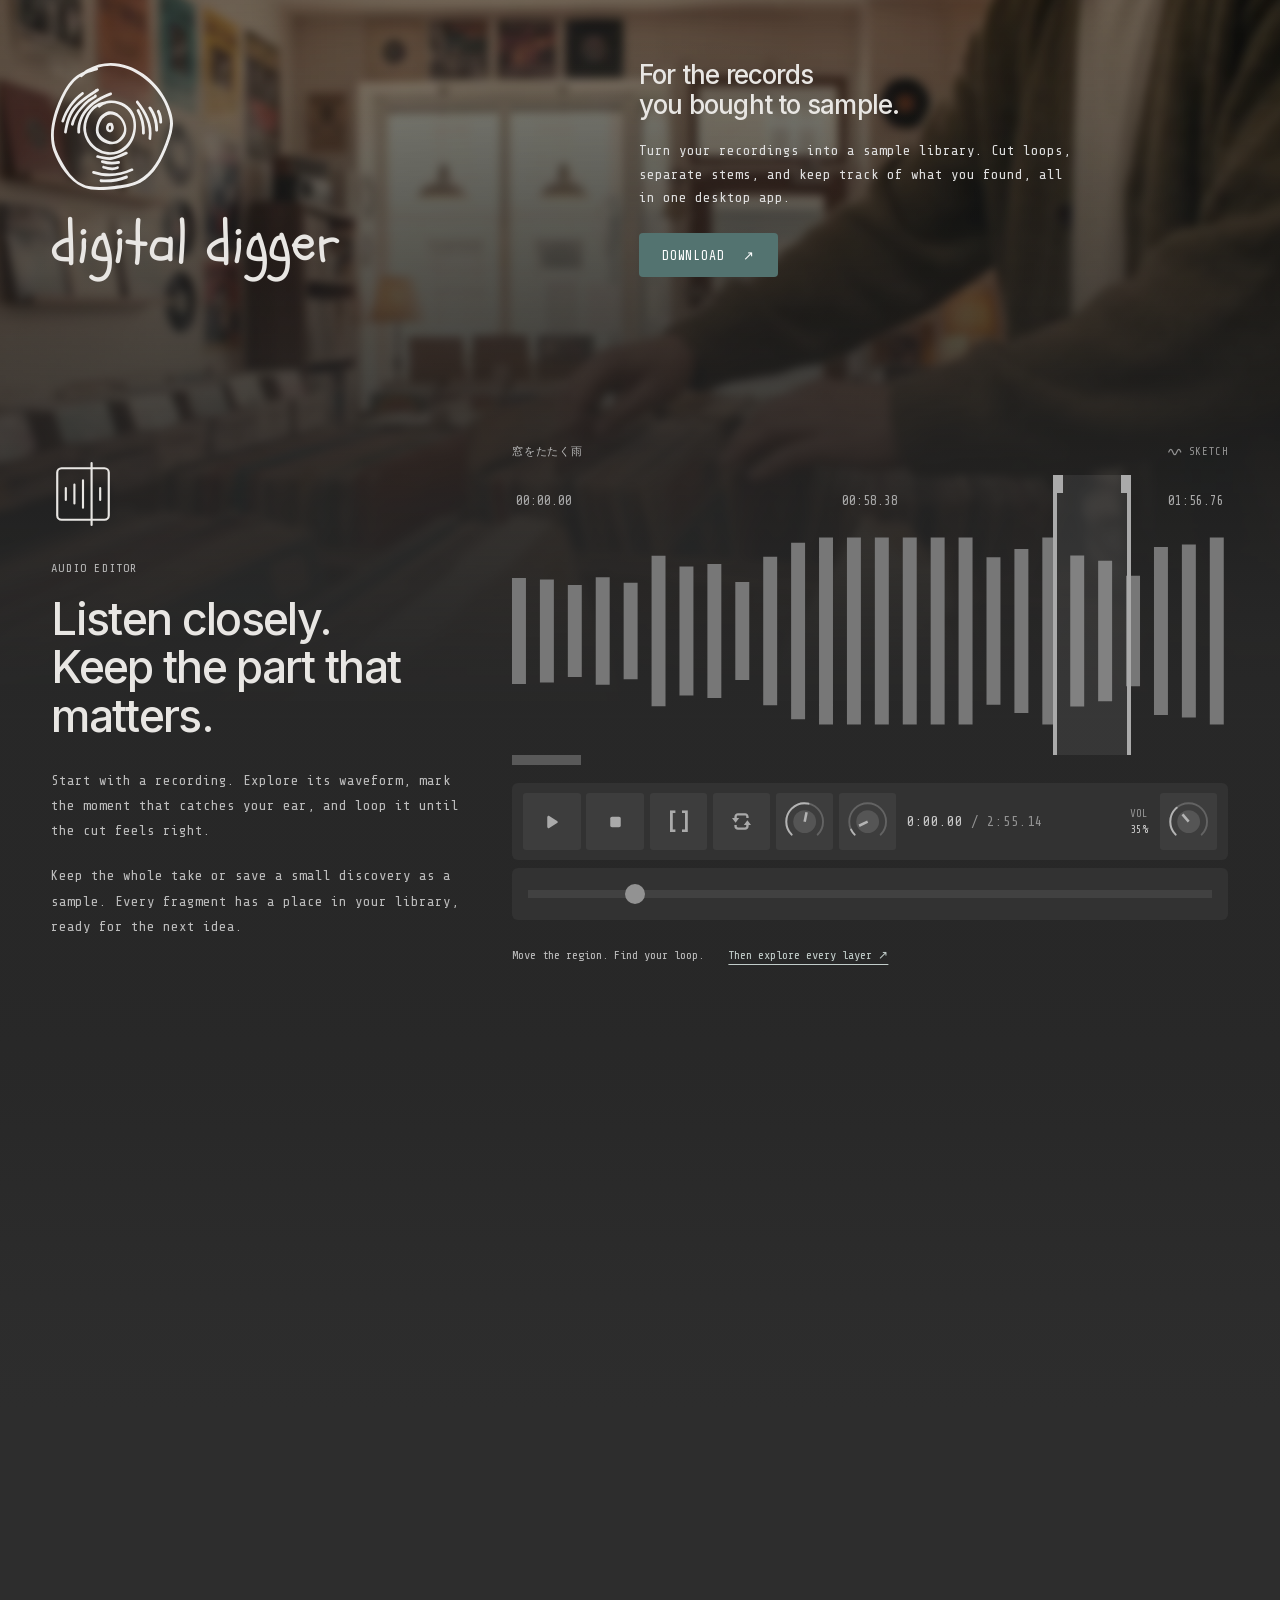
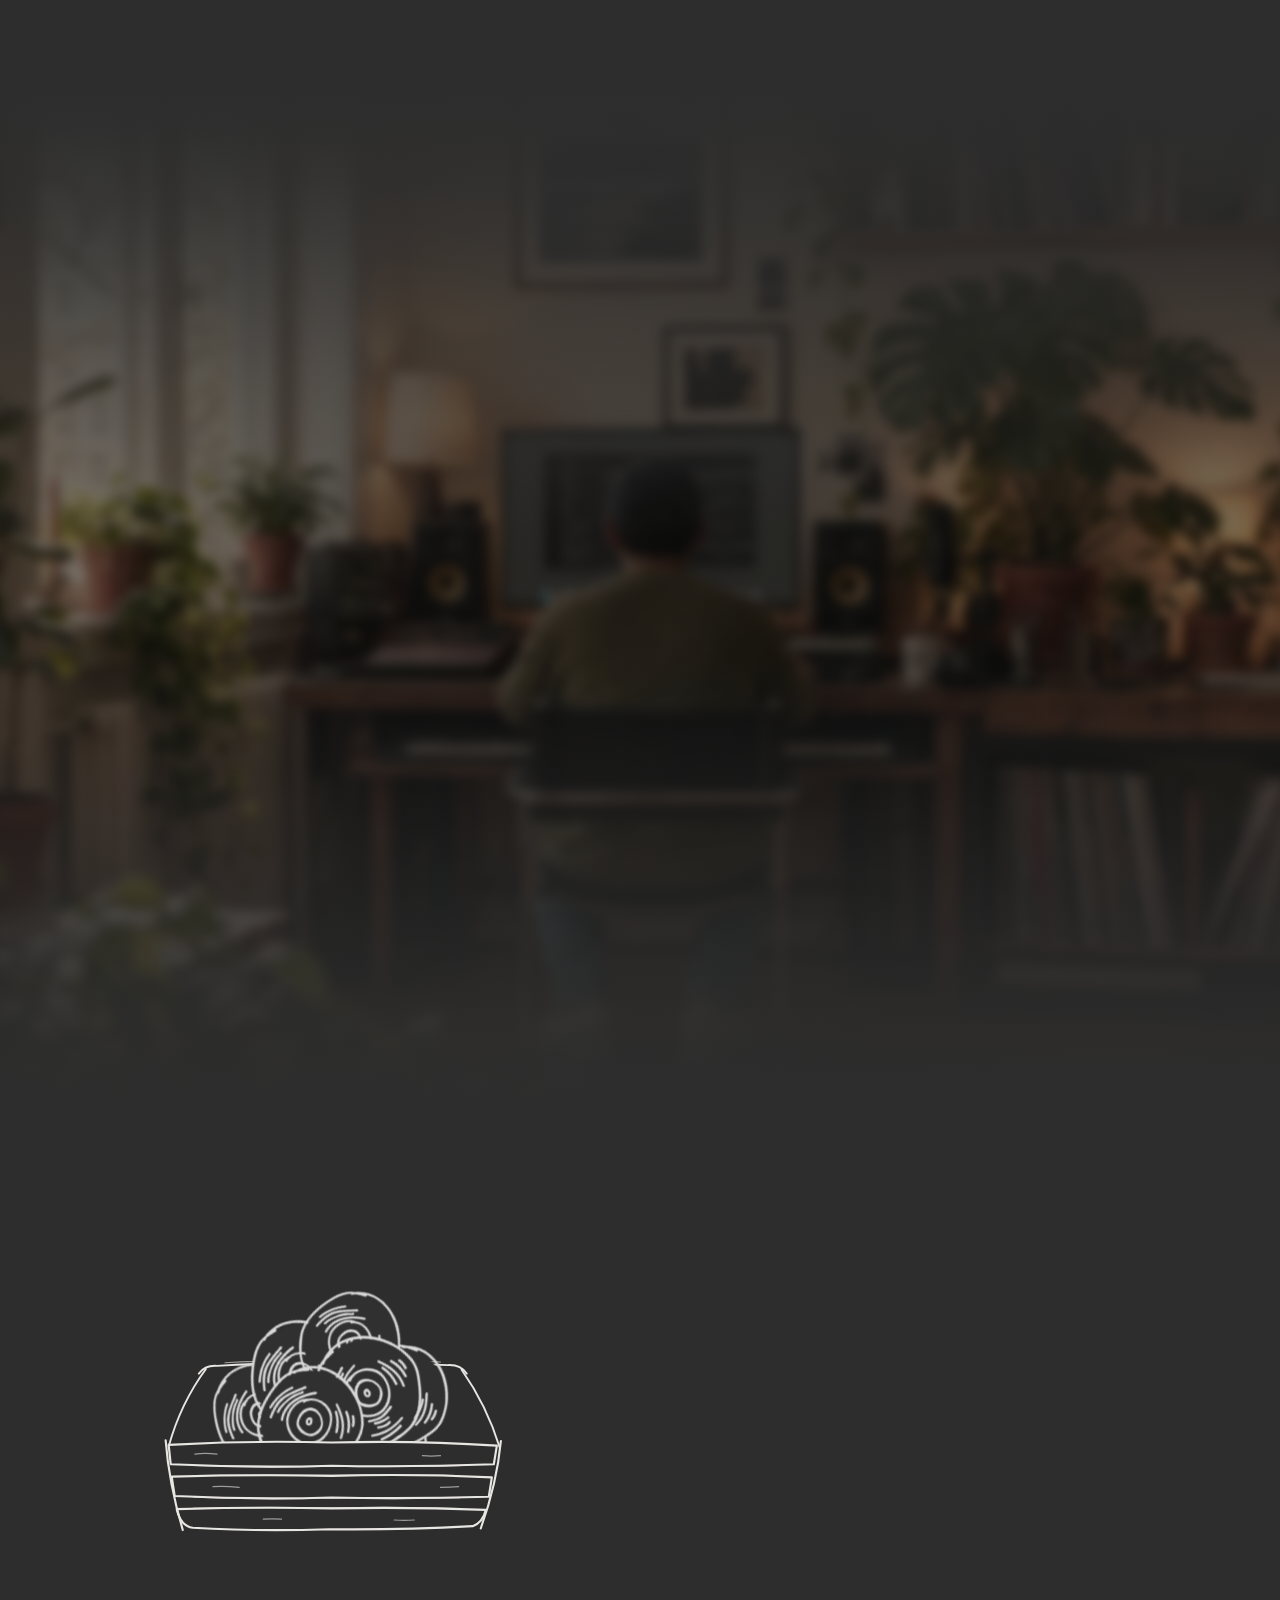
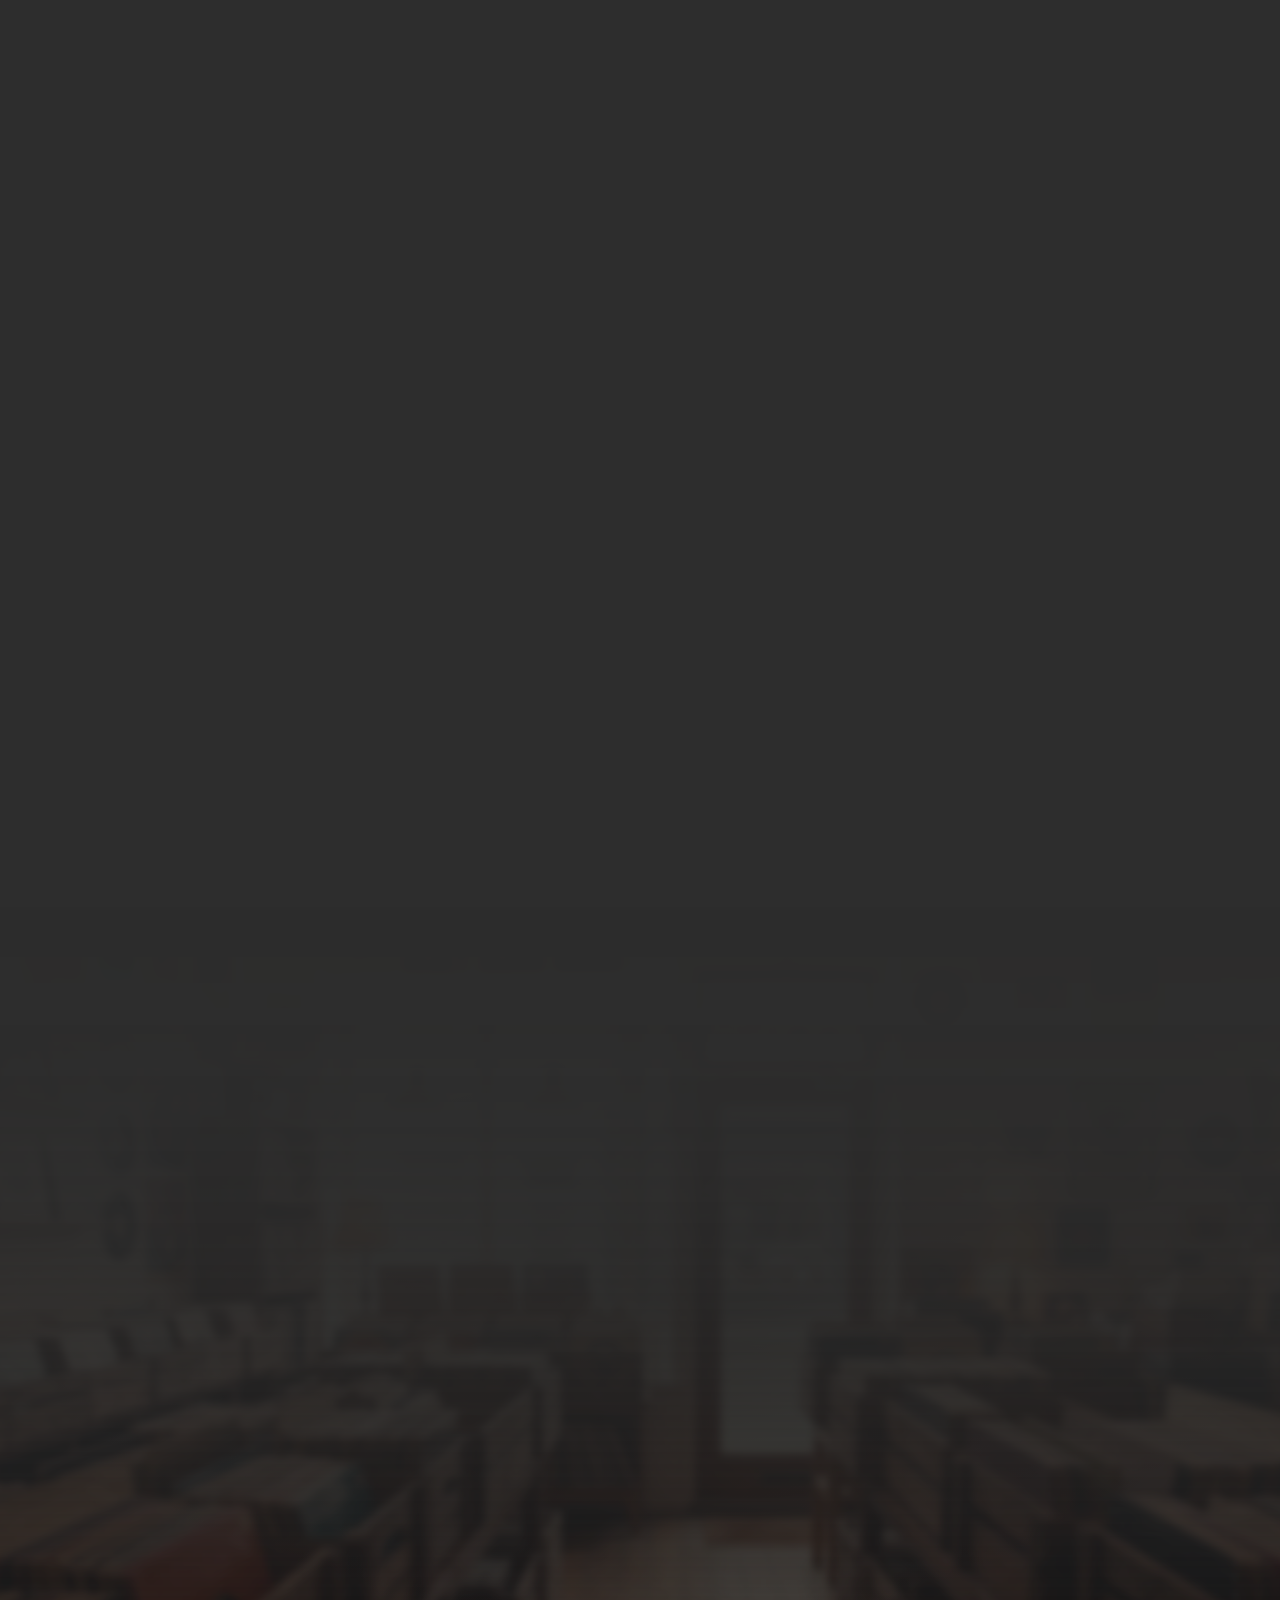
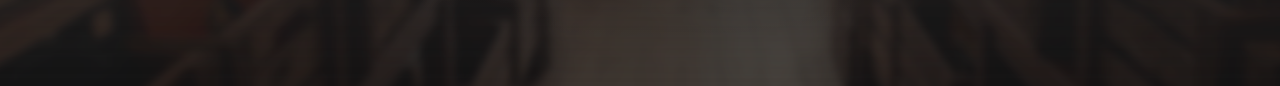
==== index.csr.html @ 692d9181 "Publish site update from f4c9809 with ultrawide layout fix" ====
<!doctype html>
<html lang="en">
<head>
  <meta charset="utf-8">
  <title>Digital Digger</title>
  <base href="/">
  <meta name="viewport" content="width=device-width, initial-scale=1">
  <meta name="description" content="Turn your recordings into a sample library with Digital Digger. Cut loops, separate stems, and organise your samples by category, tag, and key.">
  <meta property="og:type" content="website">
  <meta property="og:title" content="Digital Digger">
  <meta property="og:description" content="Turn your recordings into a sample library with Digital Digger. Cut loops, separate stems, and organise your samples by category, tag, and key.">
  <meta property="og:url" content="https://digitaldigger.app/">
  <meta property="og:image" content="https://digitaldigger.app/img/dd/landing/explainer-poster.jpg">
  <meta property="og:image:type" content="image/jpeg">
  <meta property="og:image:width" content="1280">
  <meta property="og:image:height" content="720">
  <meta property="og:image:alt" content="Digital Digger — From the crate to the chop. A turntable in a record store.">
  <meta name="twitter:card" content="summary_large_image">
  <meta name="twitter:image" content="https://digitaldigger.app/img/dd/landing/explainer-poster.jpg">
  <meta name="twitter:image:alt" content="Digital Digger — From the crate to the chop. A turntable in a record store.">
  <link rel="canonical" href="https://digitaldigger.app/">
  <meta name="theme-color" content="#333333">
  <link rel="icon" type="image/x-icon" href="/favicon.ico?v=3">
  <link rel="preload" as="font" type="font/woff2" href="/fonts/inter-latin.woff2" crossorigin="">
  <link rel="preload" as="font" type="font/woff2" href="/fonts/share-tech-mono-latin.woff2" crossorigin="">
  <link rel="preload" as="font" type="font/woff2" href="/fonts/schoolbell-latin.woff2" crossorigin="">
  <link rel="preload" as="image" type="image/webp" href="/img/dd/landing/hero-record-store.webp" fetchpriority="high">
  <style>
    app-digital-digger-site { display: block; }
    html[data-dd-fonts="loading"], html[data-dd-fonts="loading"] body { background: #2d2d2d; }
    html[data-dd-fonts="loading"] app-digital-digger-site { visibility: hidden; opacity: 0; }
    html[data-dd-fonts="loading"] body::after {
      content: ""; position: fixed; inset: 0; width: 54px; height: 54px; margin: auto;
      background: url('/img/dd/logo-vinyl-light.svg') center / contain no-repeat;
      animation: dd-entry-spin 1.8s linear infinite;
    }
    html[data-dd-fonts="ready"] app-digital-digger-site,
    html[data-dd-fonts="fallback"] app-digital-digger-site {
      animation: dd-page-enter 550ms ease-out backwards;
    }
    @keyframes dd-entry-spin { to { transform: rotate(360deg); } }
    @keyframes dd-page-enter { from { opacity: 0; } to { opacity: 1; } }
    @media (prefers-reduced-motion: reduce) {
      html[data-dd-fonts] app-digital-digger-site,
      html[data-dd-fonts] body::after { animation: none; }
    }
  </style>
  <script id="dd-font-entry">
    (() => {
      if (!document.fonts) return;
      const root = document.documentElement;
      const faces = [
        { font: '400 16px "Schoolbell"', variable: '--dd-hand', fallback: 'cursive' },
        { font: '400 16px "Share Tech Mono"', variable: '--dd-mono', fallback: 'monospace' },
        { font: '400 16px "Inter"', variable: '--dd-sans', fallback: 'Arial, sans-serif' },
        { font: '500 16px "Inter"', variable: '--dd-sans', fallback: 'Arial, sans-serif' }
      ];
      root.dataset.ddFonts = 'loading';
      let done = false;
      const finish = () => {
        if (done) return;
        done = true;
        clearTimeout(deadline);
        let fallback = false;
        for (const face of faces) {
          if (document.readyState === 'loading' || !document.fonts.check(face.font)) {
            // A failed/very slow font must not block the page or swap in later.
            root.style.setProperty(face.variable, face.fallback);
            fallback = true;
          }
        }
        root.dataset.ddFonts = fallback ? 'fallback' : 'ready';
        document.dispatchEvent(new Event('dd:fonts-ready'));
      };
      const deadline = setTimeout(finish, 2500);
      document.addEventListener('DOMContentLoaded', () => {
        if (done) return;
        Promise.allSettled(faces.map(face => document.fonts.load(face.font))).then(finish);
      }, { once: true });
    })();
  </script>
<link rel="stylesheet" href="styles-6G3ASE7C.css"></head>
<body ngcm="">
  <app-digital-digger-site></app-digital-digger-site>
<link rel="modulepreload" href="chunk-4H4M23HO.js"><link rel="modulepreload" href="chunk-ZRFK7EJZ.js"><script src="main-2DFYZYKB.js" type="module"></script></body>
</html>
---- styles-6G3ASE7C.css ----
@font-face{font-family:Inter;font-style:normal;font-weight:400 500;font-display:swap;src:url(/fonts/inter-latin-ext.woff2) format("woff2");unicode-range:U+0100-02BA,U+02BD-02C5,U+02C7-02CC,U+02CE-02D7,U+02DD-02FF,U+0304,U+0308,U+0329,U+1D00-1DBF,U+1E00-1E9F,U+1EF2-1EFF,U+2020,U+20A0-20AB,U+20AD-20C4,U+2113,U+2C60-2C7F,U+A720-A7FF}@font-face{font-family:Inter;font-style:normal;font-weight:400 500;font-display:swap;src:url(/fonts/inter-latin.woff2) format("woff2");unicode-range:U+0000-00FF,U+0131,U+0152-0153,U+02BB-02BC,U+02C6,U+02DA,U+02DC,U+0304,U+0308,U+0329,U+2000-206F,U+20AC,U+2122,U+2191,U+2193,U+2212,U+2215,U+FEFF,U+FFFD}@font-face{font-family:Schoolbell;font-style:normal;font-weight:400;font-display:swap;src:url(/fonts/schoolbell-latin.woff2) format("woff2");unicode-range:U+0000-00FF,U+0131,U+0152-0153,U+02BB-02BC,U+02C6,U+02DA,U+02DC,U+0304,U+0308,U+0329,U+2000-206F,U+20AC,U+2122,U+2191,U+2193,U+2212,U+2215,U+FEFF,U+FFFD}@font-face{font-family:Share Tech Mono;font-style:normal;font-weight:400;font-display:swap;src:url(/fonts/share-tech-mono-latin.woff2) format("woff2");unicode-range:U+0000-00FF,U+0131,U+0152-0153,U+02BB-02BC,U+02C6,U+02DA,U+02DC,U+0304,U+0308,U+0329,U+2000-206F,U+20AC,U+2122,U+2191,U+2193,U+2212,U+2215,U+FEFF,U+FFFD}:root{color-scheme:dark;--dd-ink: #e8e6e3;--dd-muted: #bcbcbc;--dd-accent: #537370;--dd-focus: #a3b8b3;--dd-chip: #404040;--dd-chip-ink: #c8c8c8;--dd-icon: #909090;--dd-bg: #333333;--dd-page-rgb: 51 51 51;--dd-bg-deep: #303030;--dd-section-bg-rgb: 51 51 51;--dd-section-bg: rgb(var(--dd-section-bg-rgb));--dd-white: #fff;--dd-grey-29: #292929;--dd-grey-32: #323232;--dd-grey-35: #353535;--dd-grey-38: #383838;--dd-grey-3b: #3b3b3b;--dd-grey-3d: #3d3d3d;--dd-grey-3f: #3f3f40;--dd-grey-41: #414141;--dd-grey-45: #454545;--dd-grey-46: #464646;--dd-grey-4b: #4b4b4b;--dd-grey-55: #555;--dd-grey-56: #565656;--dd-grey-63: #636363;--dd-grey-77: #777;--dd-grey-8a: #8a8a8a;--dd-grey-92: #929292;--dd-grey-9c: #9c9c9c;--dd-grey-aa: #aaa;--dd-grey-af: #afafaf;--dd-grey-b0: #b0b0b0;--dd-grey-b4: #b4b4b4;--dd-grey-b7: #b7b7b7;--dd-grey-b8: #b8b8b8;--dd-grey-be: #bebebe;--dd-grey-c2: #c2c2c2;--dd-grey-cc: #ccc;--dd-grey-d6: #d6d6d6;--dd-grey-de: #dedede;--dd-grey-ee: #eee;--dd-grey-f0: #f0f0f0;--dd-accent-hover: #466561;--dd-accent-link: #c2cdca;--dd-accent-ink: #f0f3f2;--dd-heart: #ef6666;--dd-folder: #ca9e4d;--dd-crackle: #b5b2ac;--dd-foot-label: #b3ada4;--dd-foot-copy: #b0aaa2;--dd-foot-stamp: #aaa49b;--dd-foot-link: #b0aaa0;--dd-foot-fine: #d2cdc6;--dd-white-a11: #ffffff11;--dd-white-a12: #ffffff12;--dd-white-a18: #ffffff18;--dd-white-a38: #ffffff38;--dd-white-a70: #ffffff70;--dd-black-a2: #0002;--dd-black-a3: #0003;--dd-accent-a42: rgb(83 115 112 / 42%);--dd-accent-a45: rgb(83 115 112 / 45%);--dd-accent-a70: rgb(83 115 112 / 70%);--dd-accent-a73: rgb(83 115 112 / 73%);--dd-grey-60-a60: rgb(96 96 96 / 60%);--dd-bg-a55: rgb(51 51 51 / 55%);--dd-mono: "Share Tech Mono", monospace;--dd-sans: Inter, Arial, sans-serif;--dd-hand: "Schoolbell", cursive}*{box-sizing:border-box}html{scroll-behavior:smooth}body{margin:0;background:var(--dd-bg);color:var(--dd-ink);font:400 15px/1.65 var(--dd-sans)}button,input{font:inherit}button{color:inherit;cursor:pointer}button:disabled{cursor:default}a{color:inherit;text-decoration:none}img,svg{display:block}[hidden]{display:none!important}:focus{outline:none}@keyframes ddf-spin{to{transform:rotate(360deg)}}@media(prefers-reduced-motion:reduce){html{scroll-behavior:auto}*,*:before,*:after{animation:none!important;transition:none!important}}
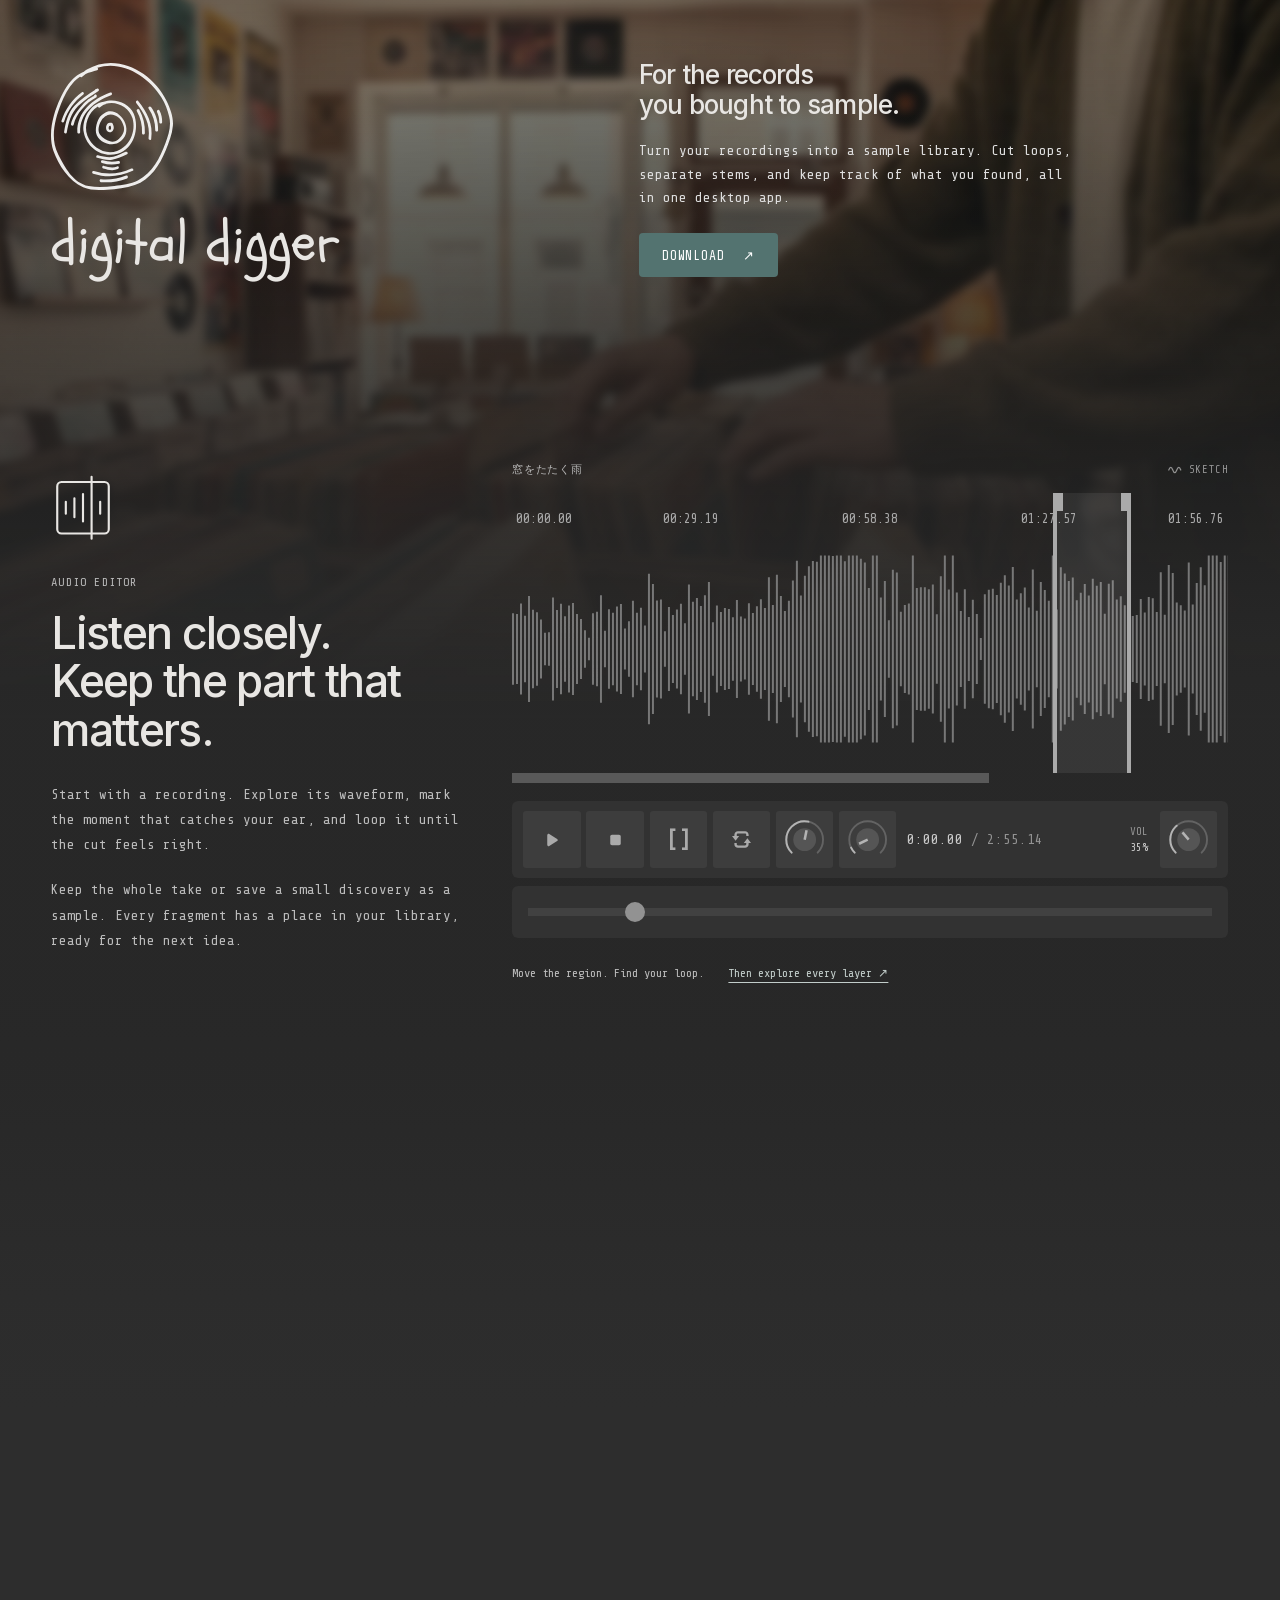
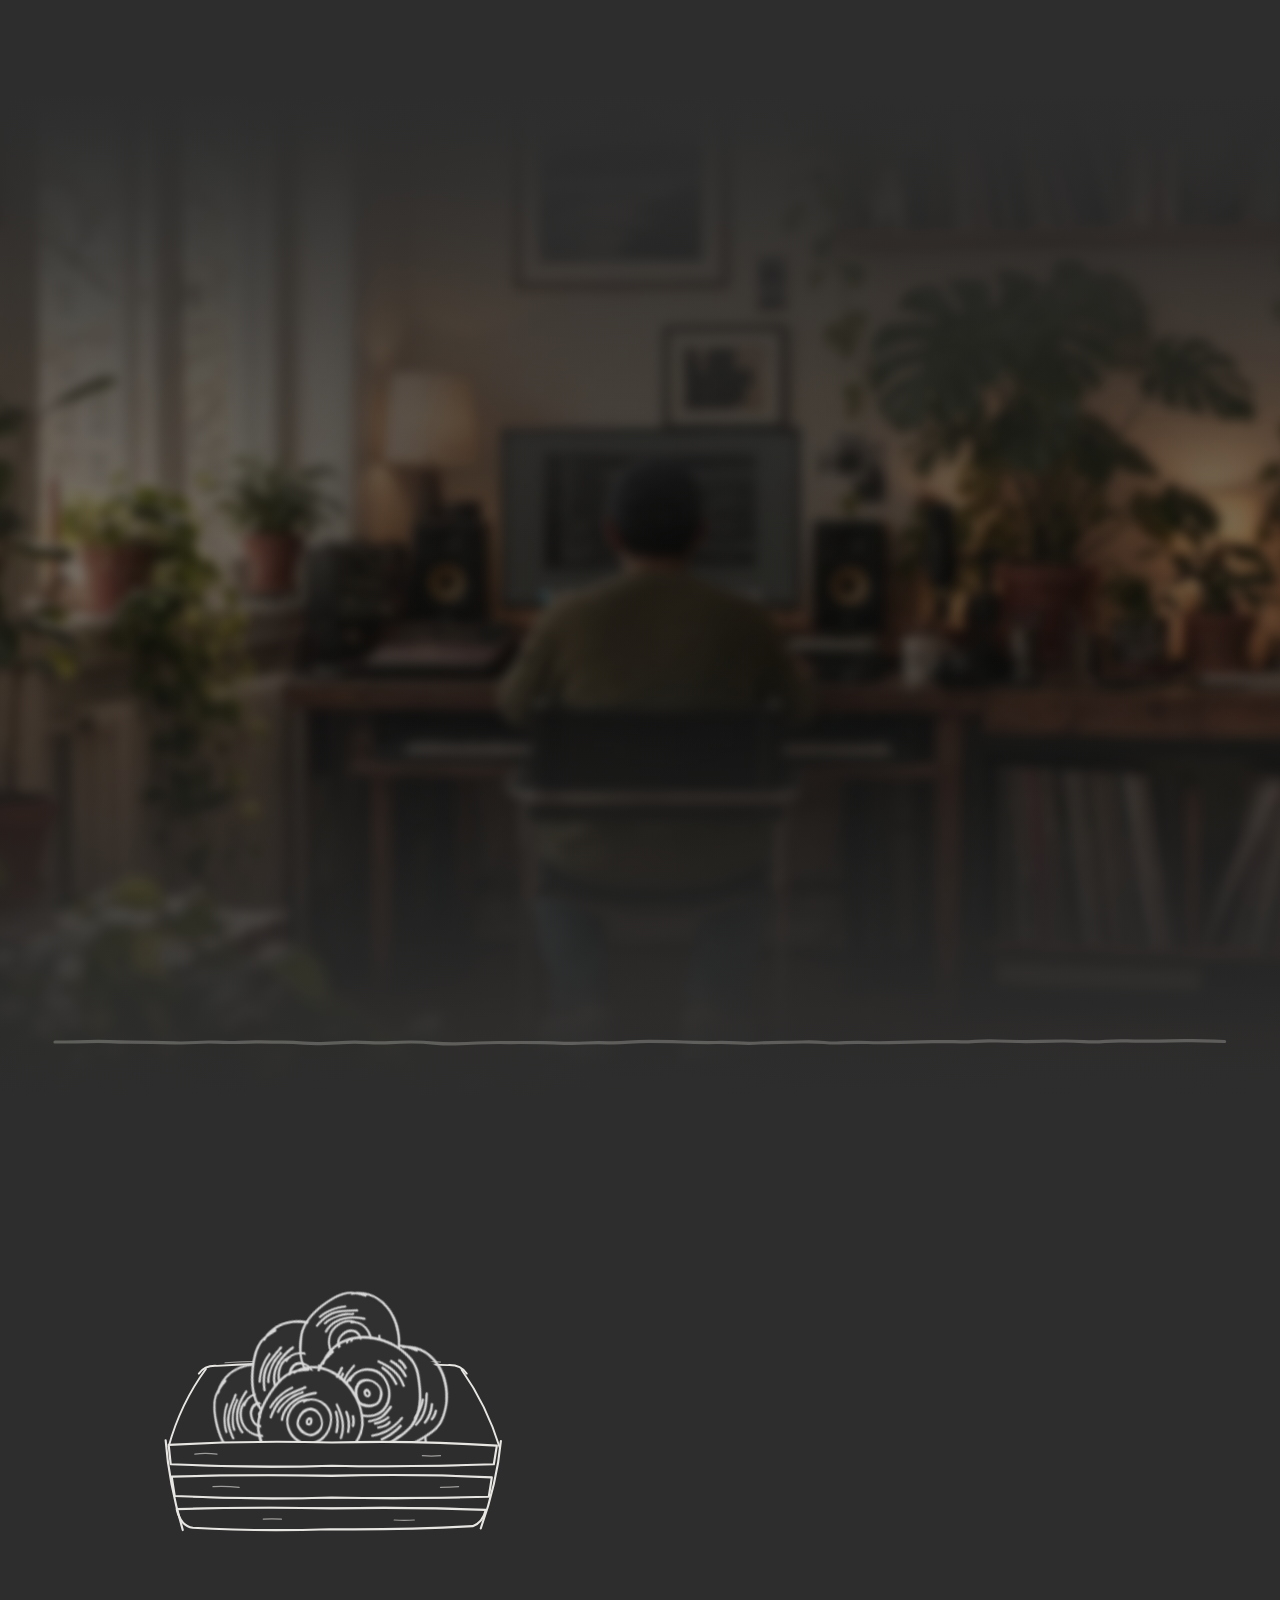
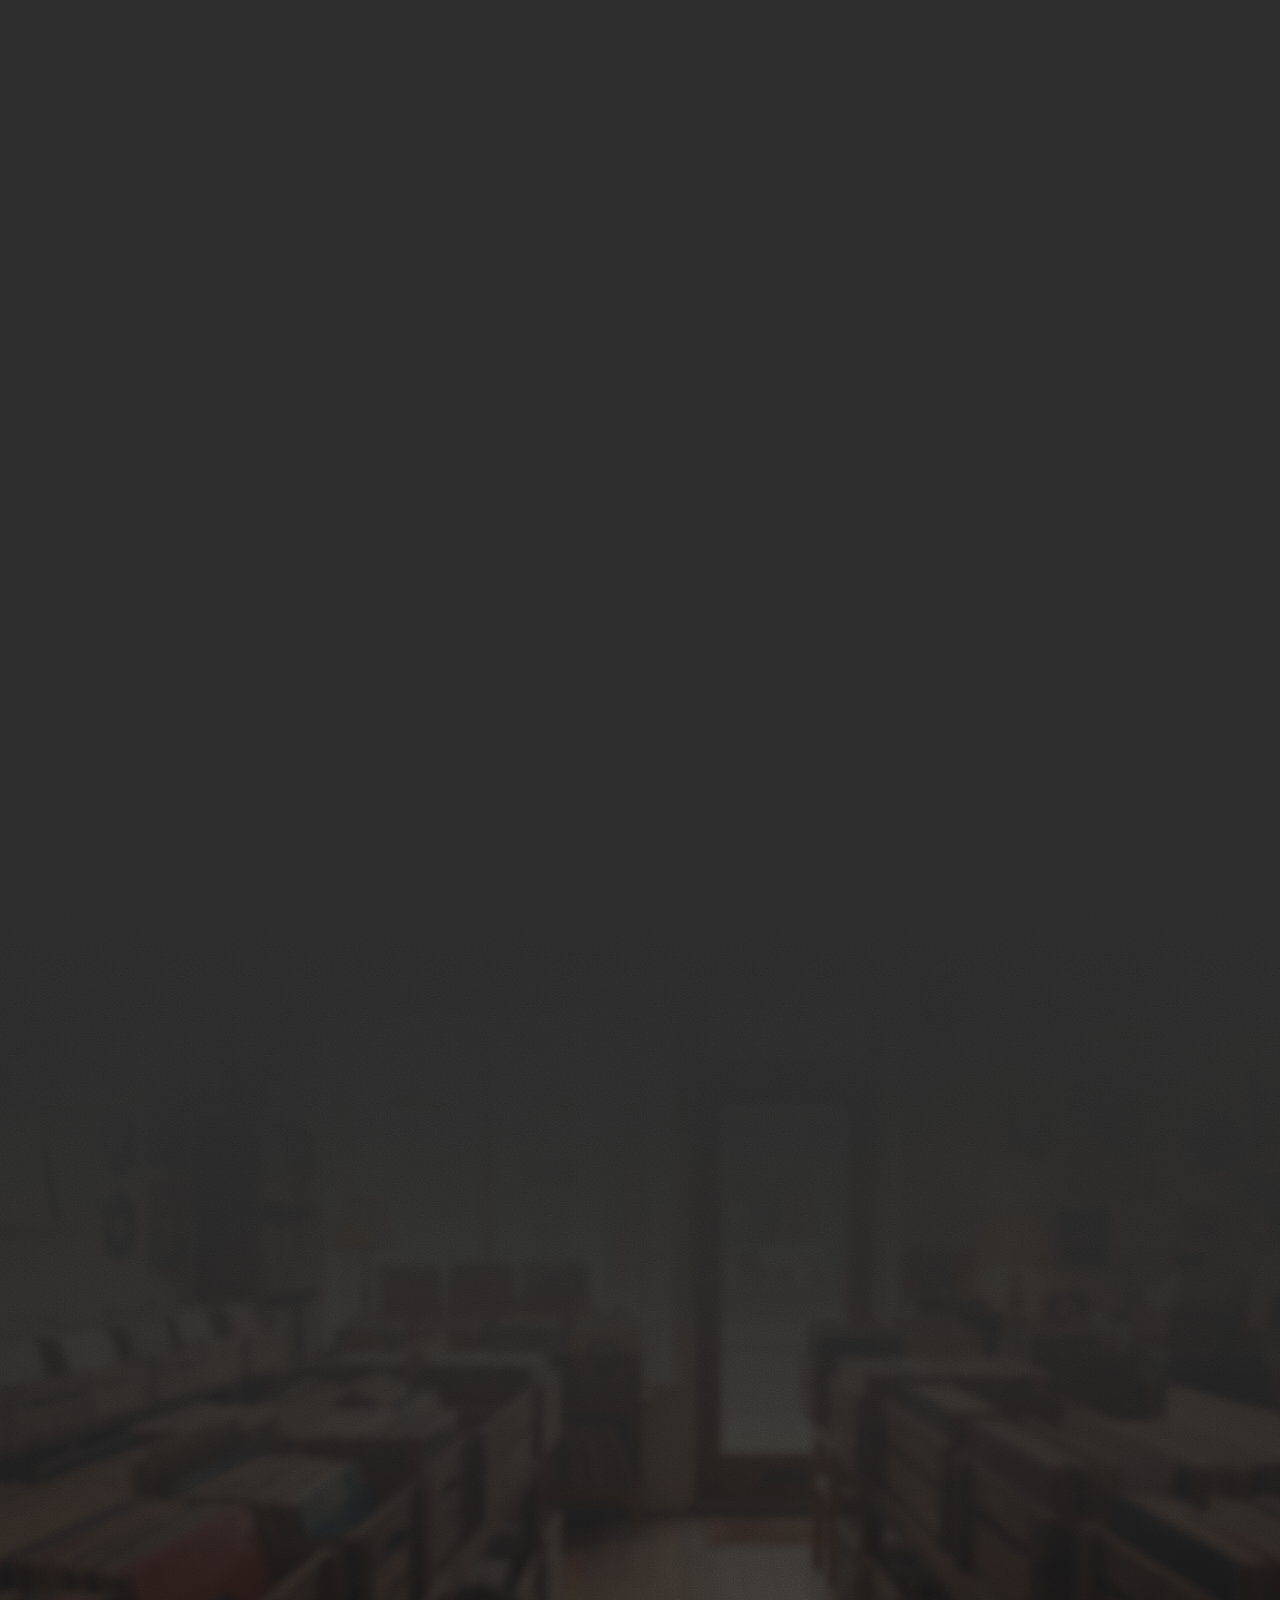
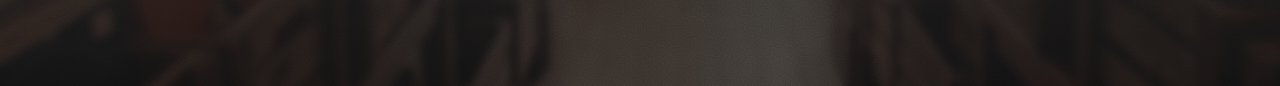
==== commit ab9560ed: "Smooth footer video transitions with static dithering" ====
--- a/index.csr.html
+++ b/index.csr.html
@@ -82,5 +82,5 @@
 <link rel="stylesheet" href="styles-6G3ASE7C.css"></head>
 <body ngcm="">
   <app-digital-digger-site></app-digital-digger-site>
-<link rel="modulepreload" href="chunk-4H4M23HO.js"><link rel="modulepreload" href="chunk-ZRFK7EJZ.js"><script src="main-2DFYZYKB.js" type="module"></script></body>
+<link rel="modulepreload" href="chunk-KECDOF5W.js"><link rel="modulepreload" href="chunk-BOI3MPZY.js"><link rel="modulepreload" href="chunk-5FDOM3E2.js"><link rel="modulepreload" href="chunk-7CGTOI24.js"><script src="main-HXBKM5DH.js" type="module"></script></body>
 </html>
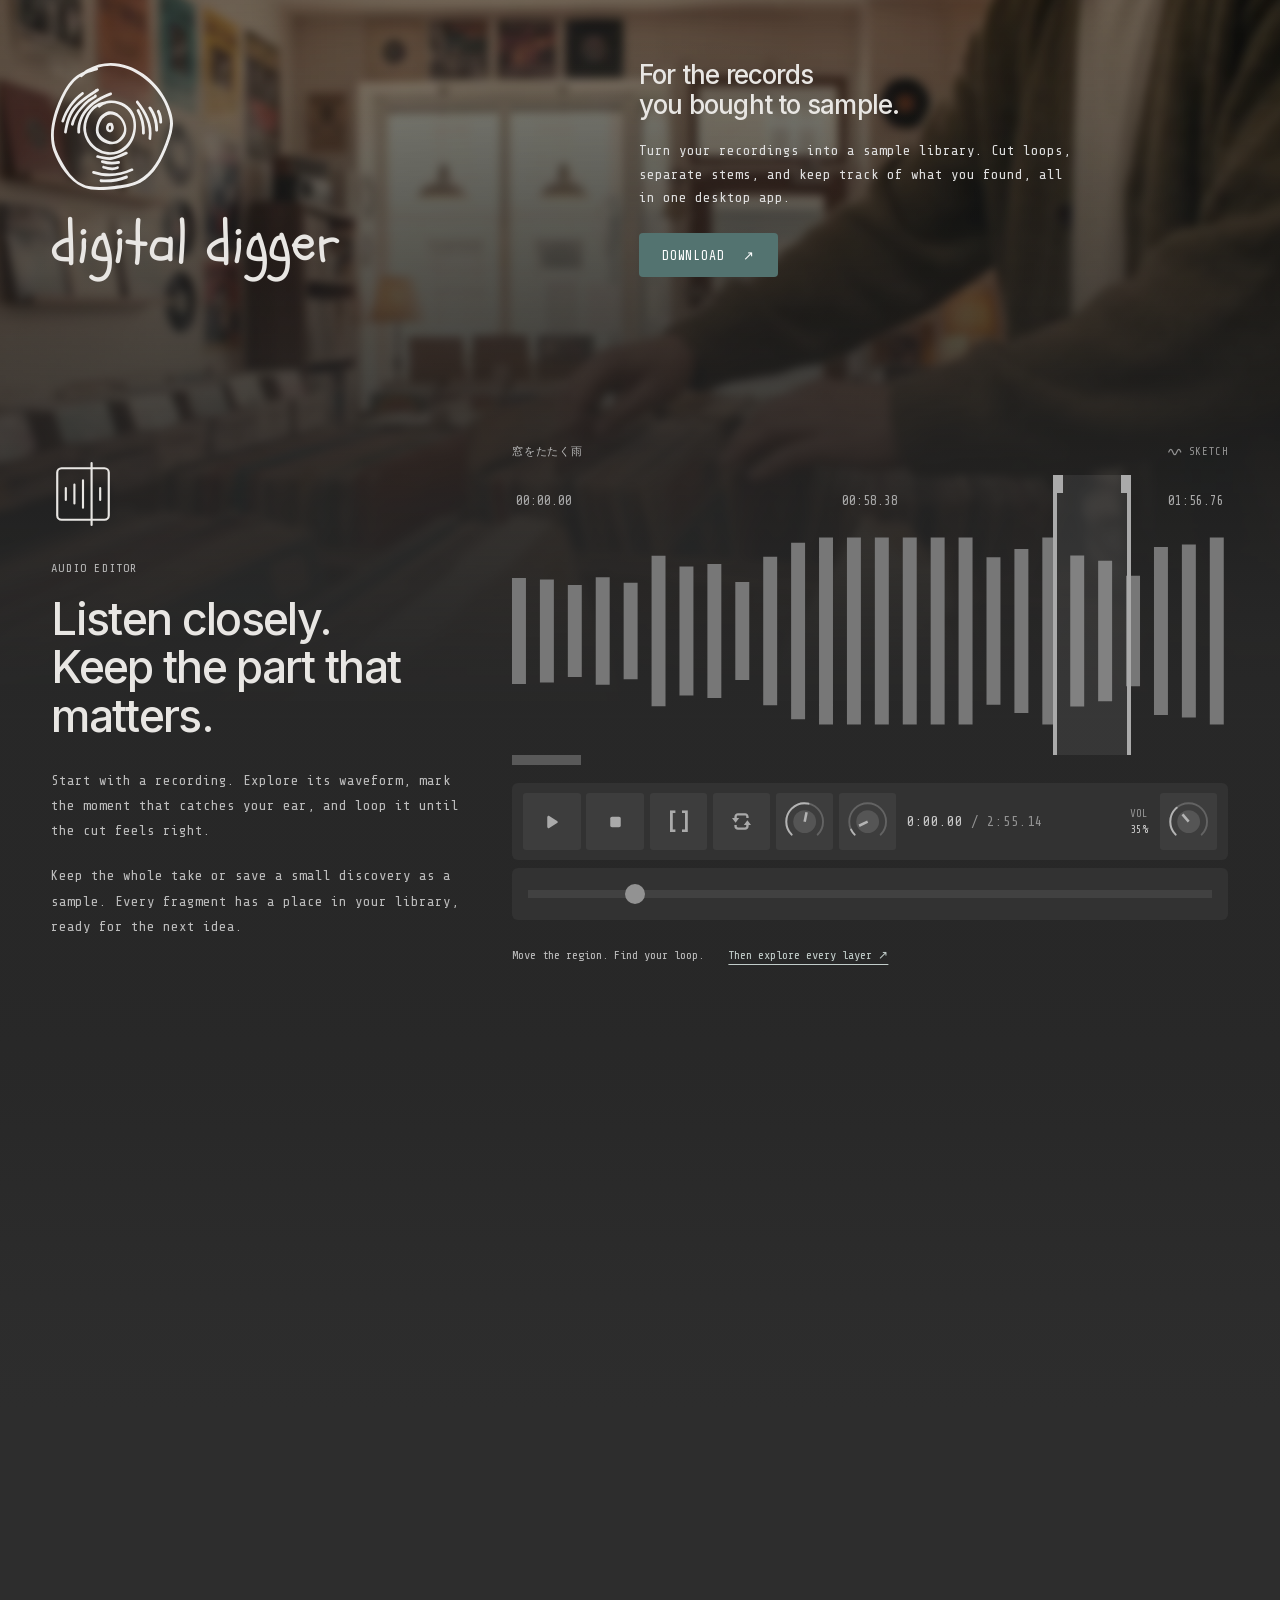
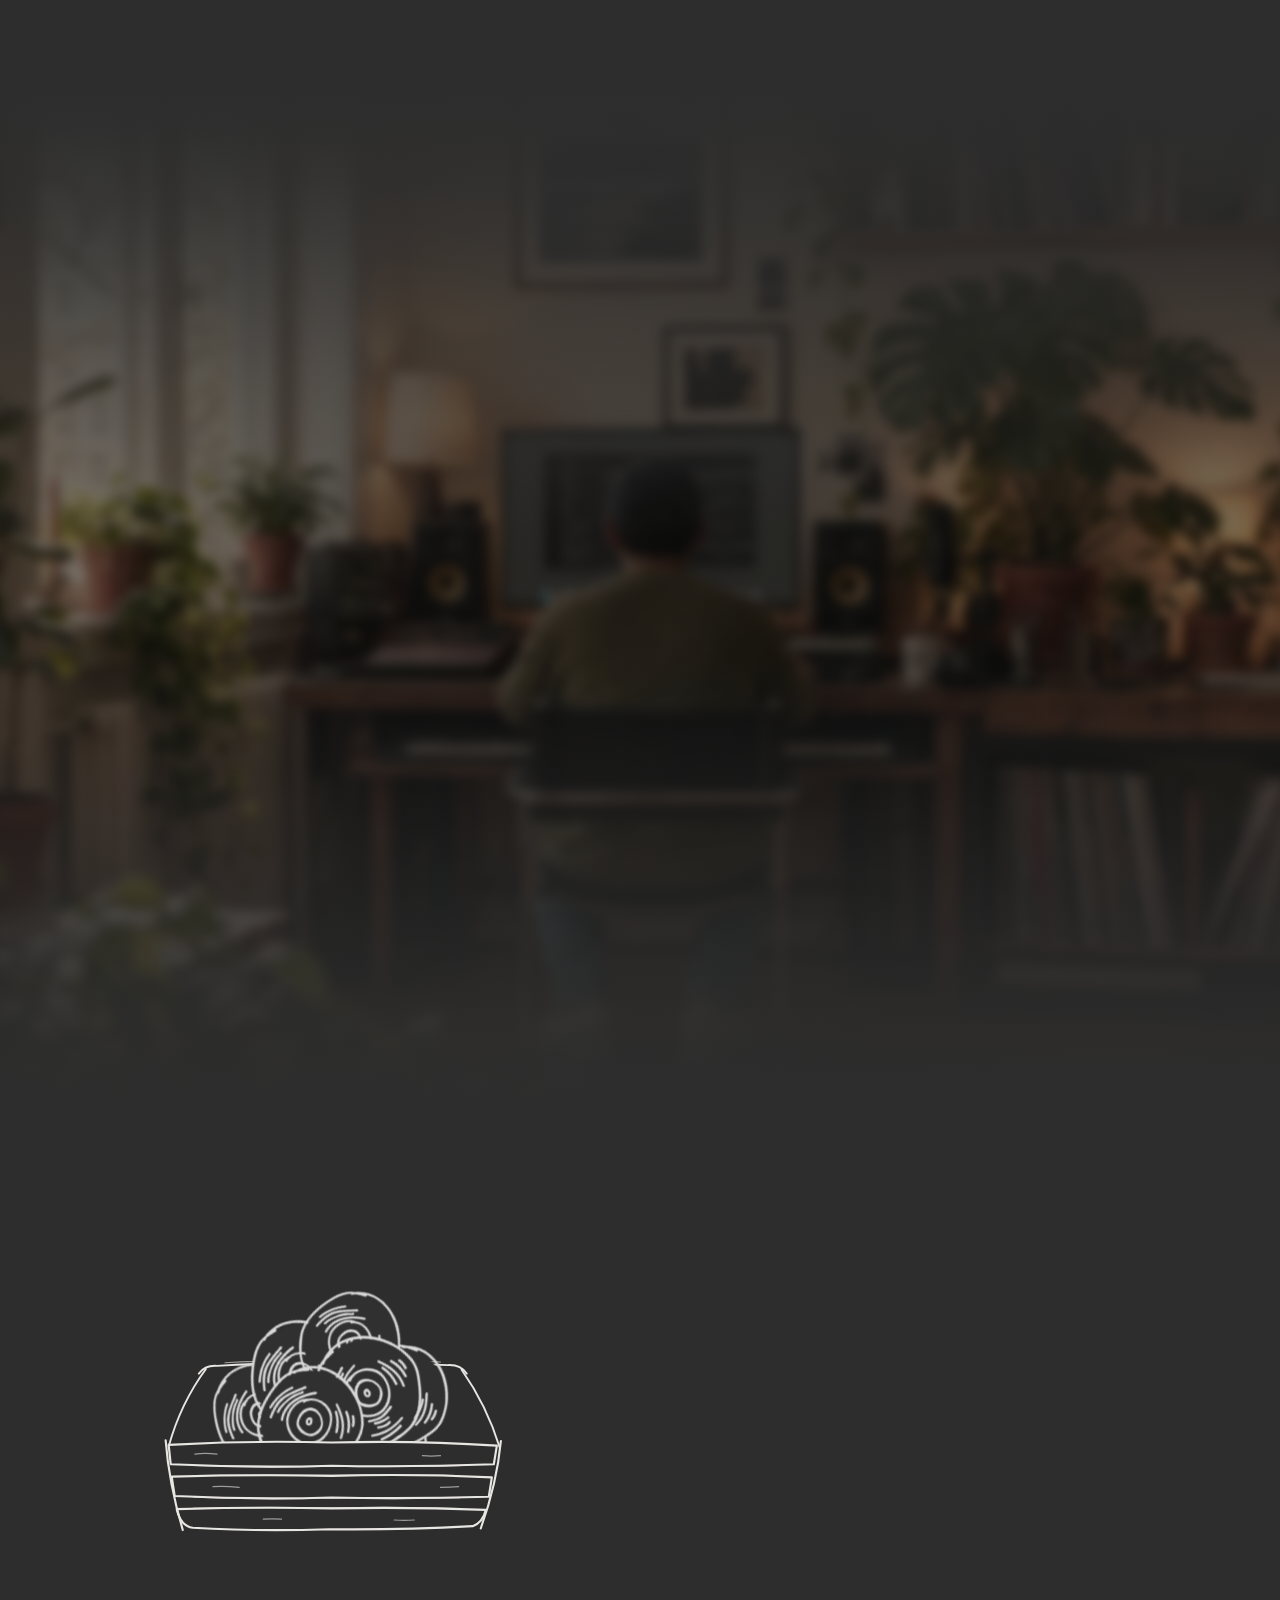
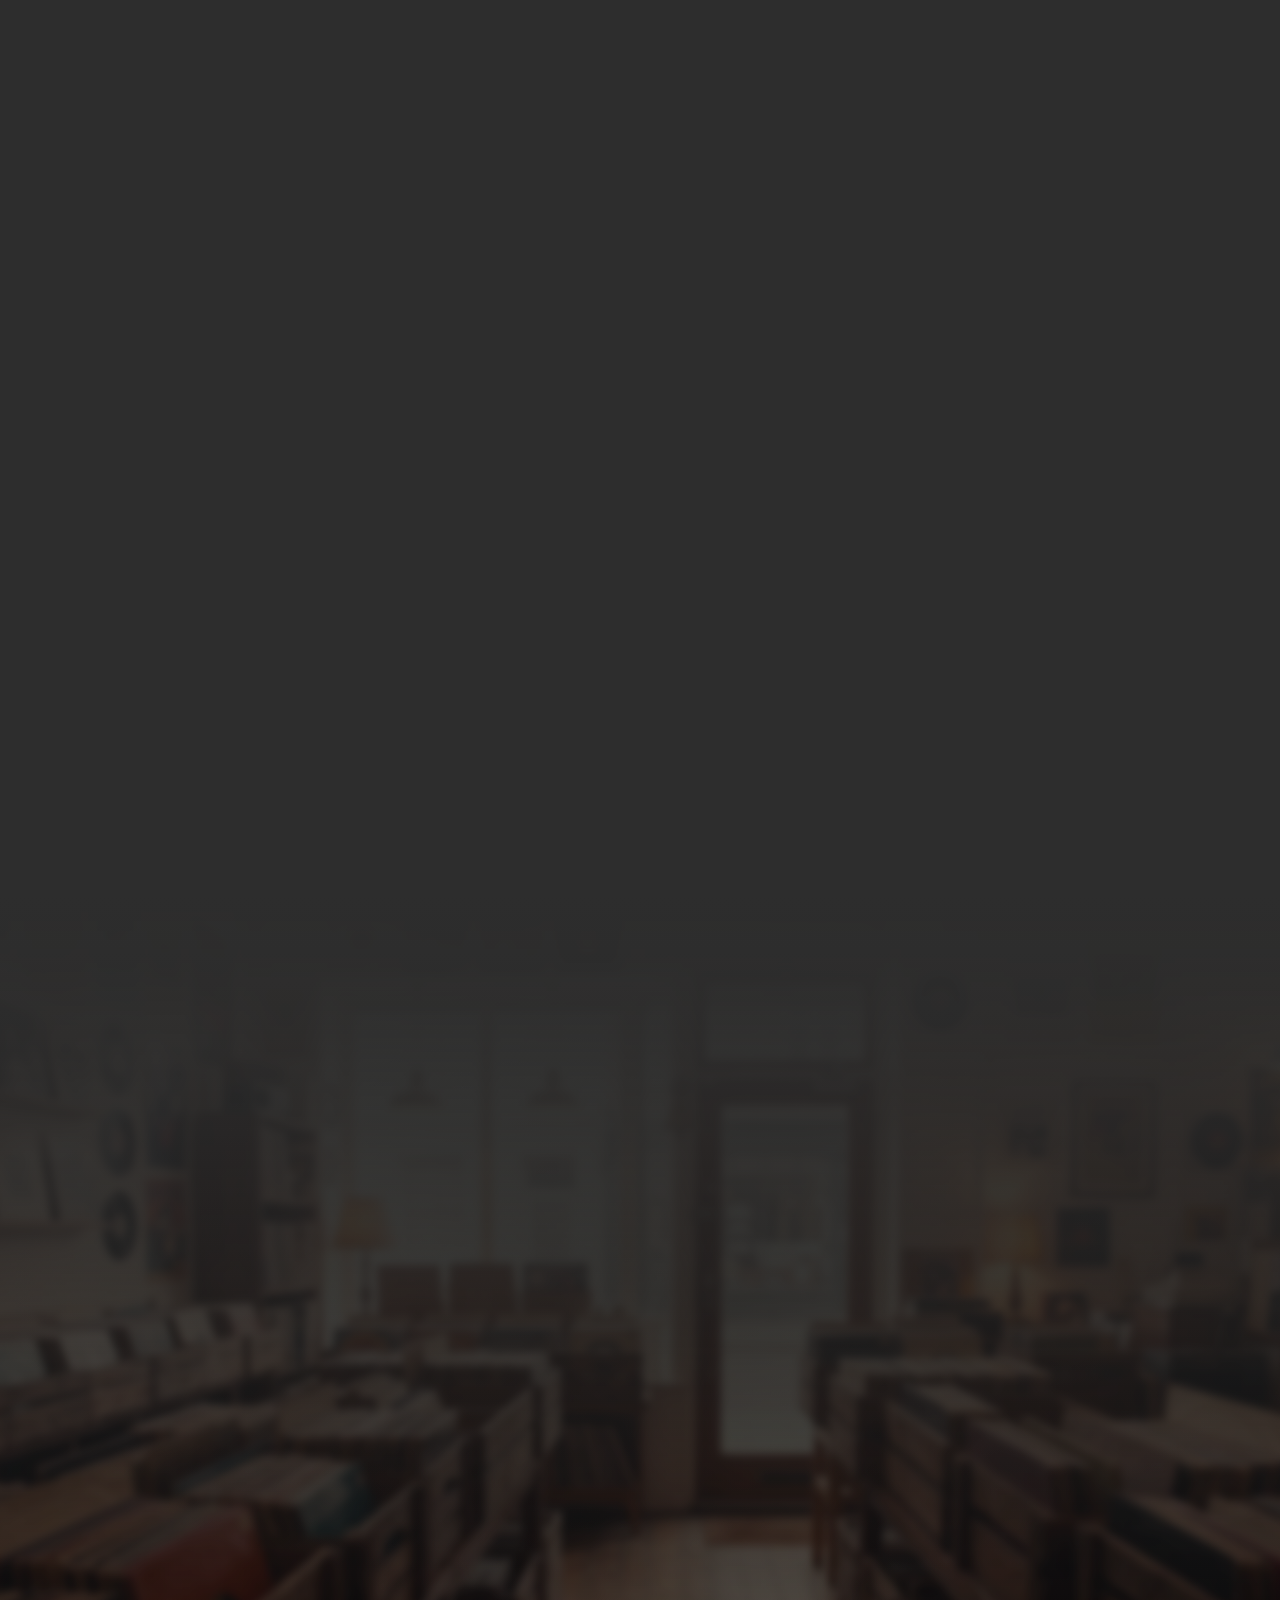
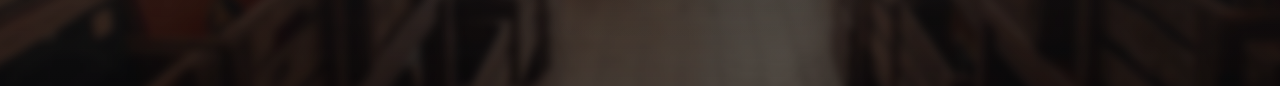
==== commit 798243b9: "Match footer transition to the intro fade" ====
--- a/index.csr.html
+++ b/index.csr.html
@@ -82,5 +82,5 @@
 <link rel="stylesheet" href="styles-6G3ASE7C.css"></head>
 <body ngcm="">
   <app-digital-digger-site></app-digital-digger-site>
-<link rel="modulepreload" href="chunk-KECDOF5W.js"><link rel="modulepreload" href="chunk-BOI3MPZY.js"><link rel="modulepreload" href="chunk-5FDOM3E2.js"><link rel="modulepreload" href="chunk-7CGTOI24.js"><script src="main-HXBKM5DH.js" type="module"></script></body>
+<link rel="modulepreload" href="chunk-KECDOF5W.js"><link rel="modulepreload" href="chunk-BOI3MPZY.js"><link rel="modulepreload" href="chunk-5FDOM3E2.js"><link rel="modulepreload" href="chunk-7CGTOI24.js"><script src="main-LZJC5WQS.js" type="module"></script></body>
 </html>
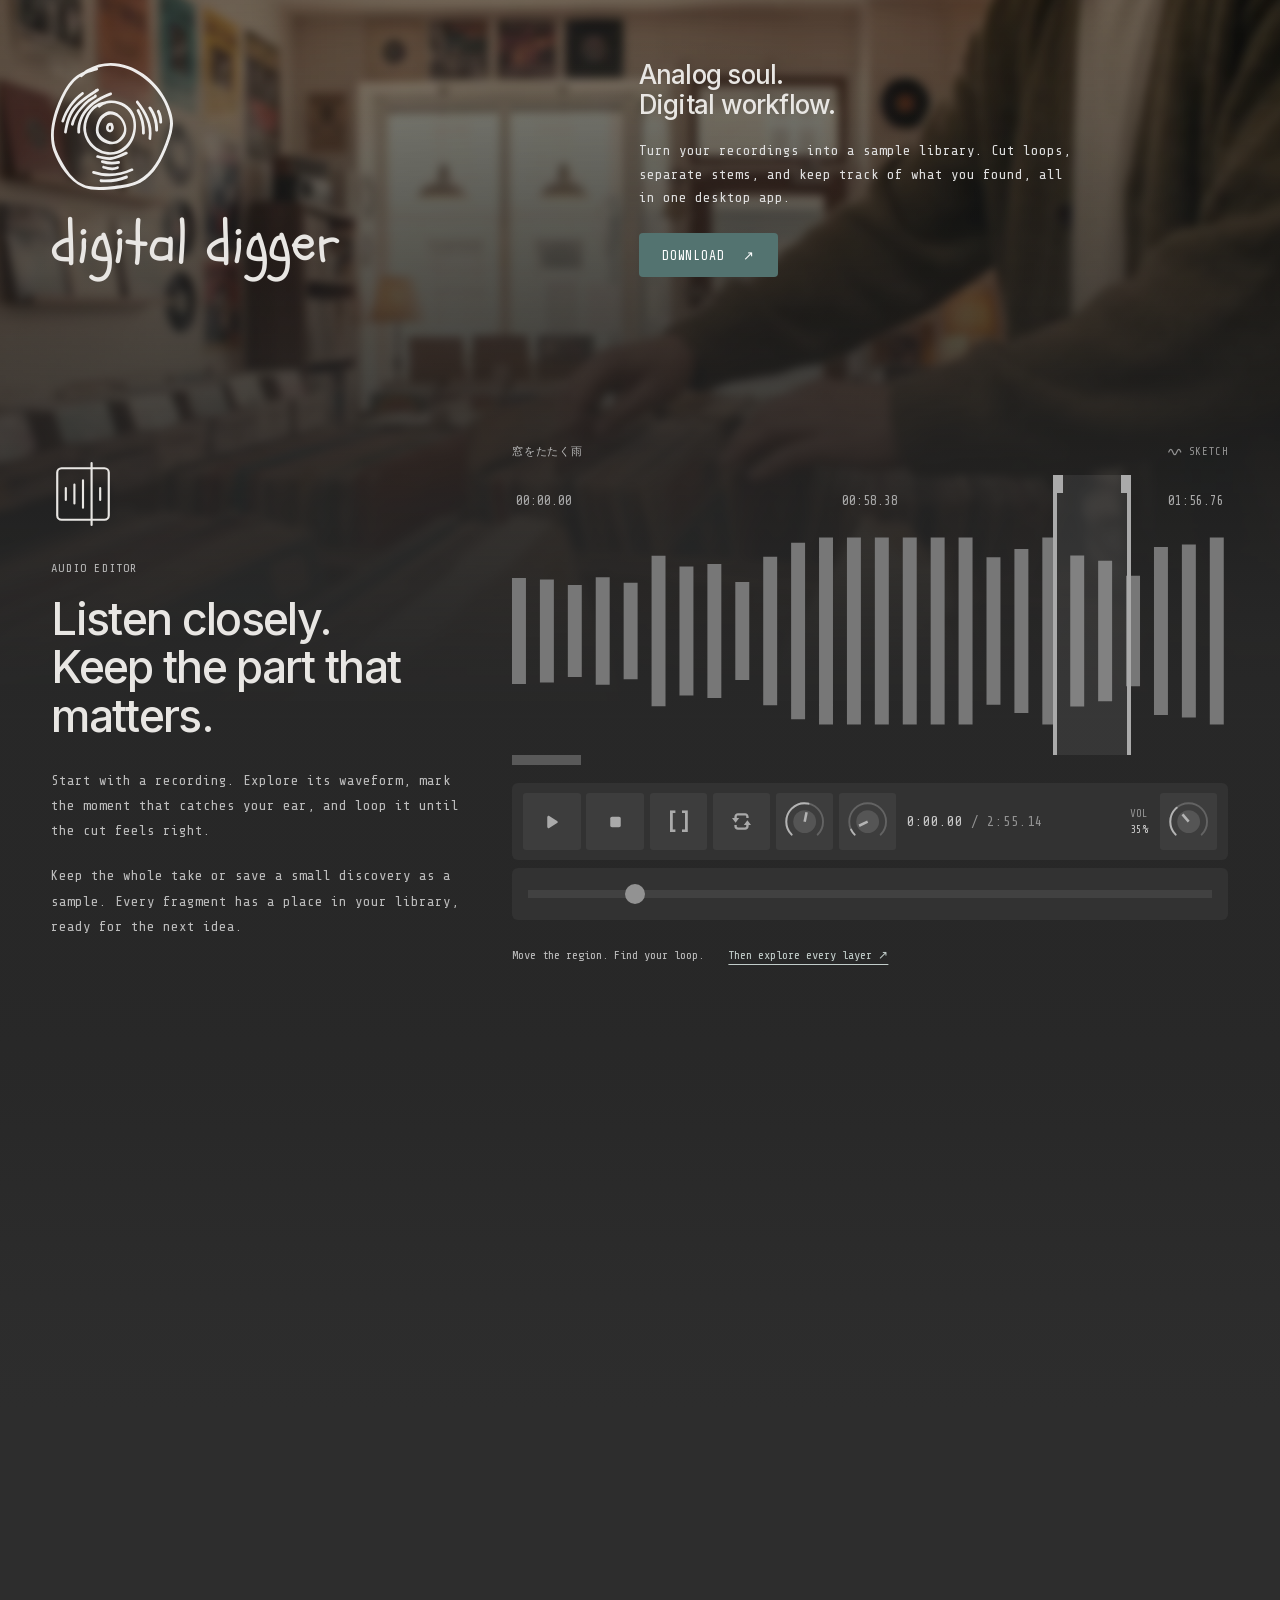
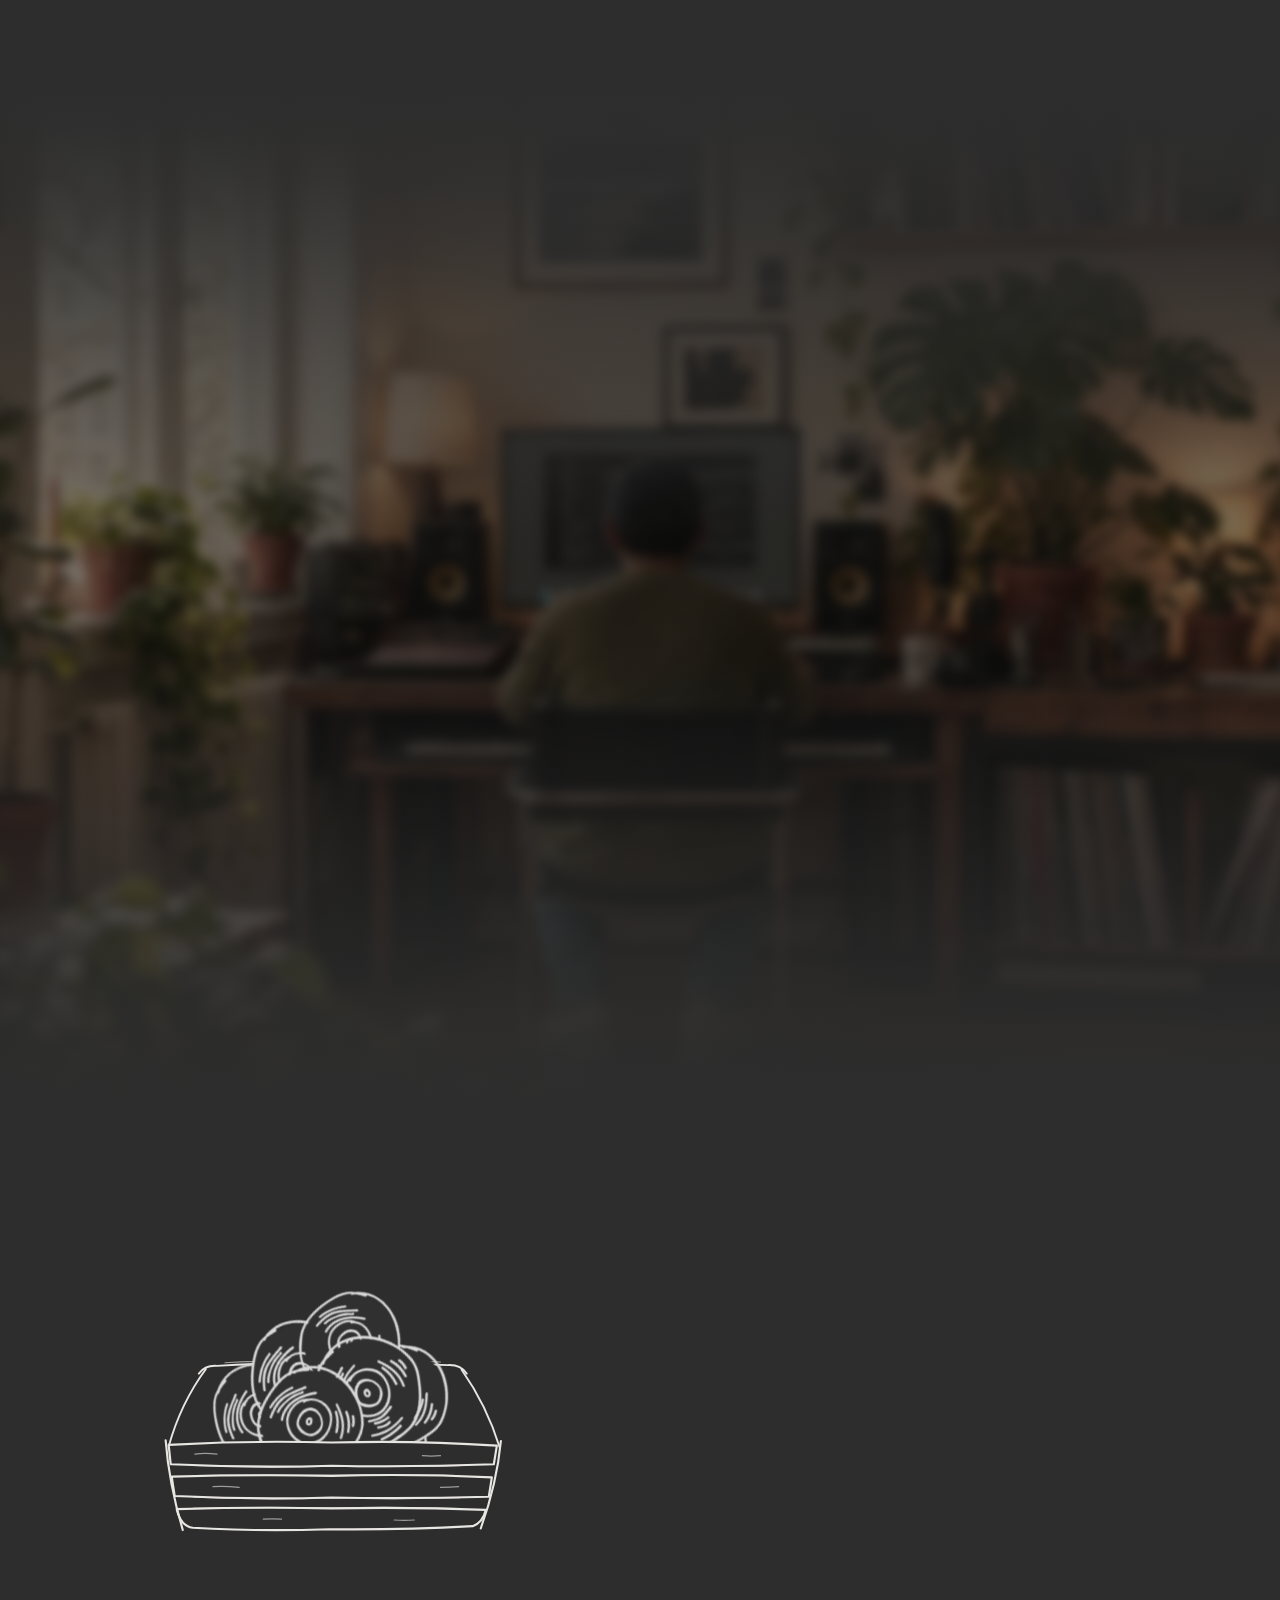
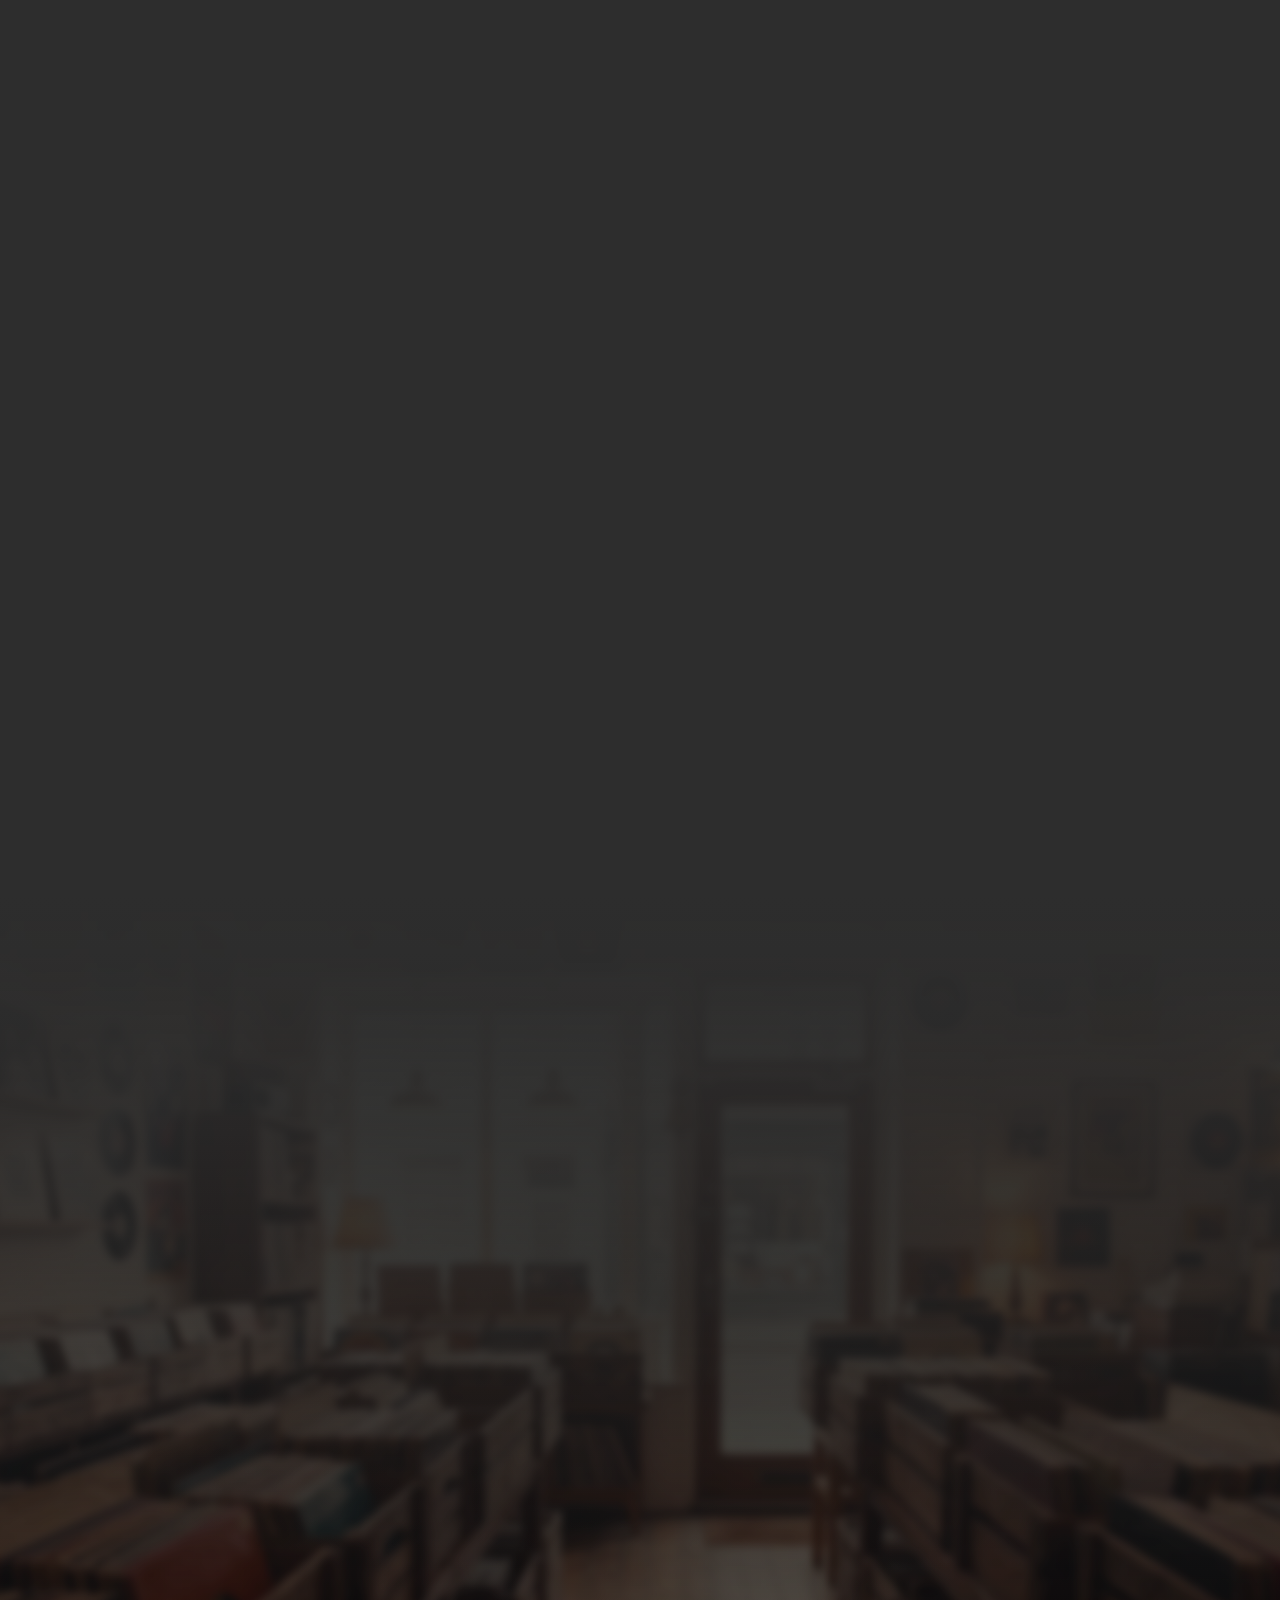
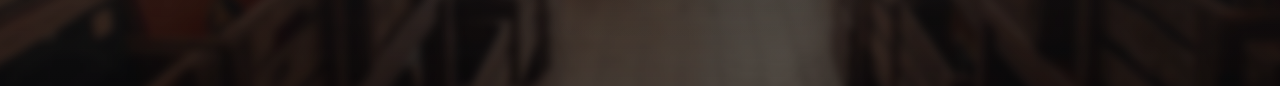
==== commit 98a3cb15: "Publish Analog soul landing page from c355ff0" ====
--- a/index.csr.html
+++ b/index.csr.html
@@ -82,5 +82,5 @@
 <link rel="stylesheet" href="styles-6G3ASE7C.css"></head>
 <body ngcm="">
   <app-digital-digger-site></app-digital-digger-site>
-<link rel="modulepreload" href="chunk-KECDOF5W.js"><link rel="modulepreload" href="chunk-BOI3MPZY.js"><link rel="modulepreload" href="chunk-5FDOM3E2.js"><link rel="modulepreload" href="chunk-7CGTOI24.js"><script src="main-LZJC5WQS.js" type="module"></script></body>
+<link rel="modulepreload" href="chunk-KECDOF5W.js"><link rel="modulepreload" href="chunk-BOI3MPZY.js"><link rel="modulepreload" href="chunk-5FDOM3E2.js"><link rel="modulepreload" href="chunk-7CGTOI24.js"><script src="main-CR6A6B5V.js" type="module"></script></body>
 </html>
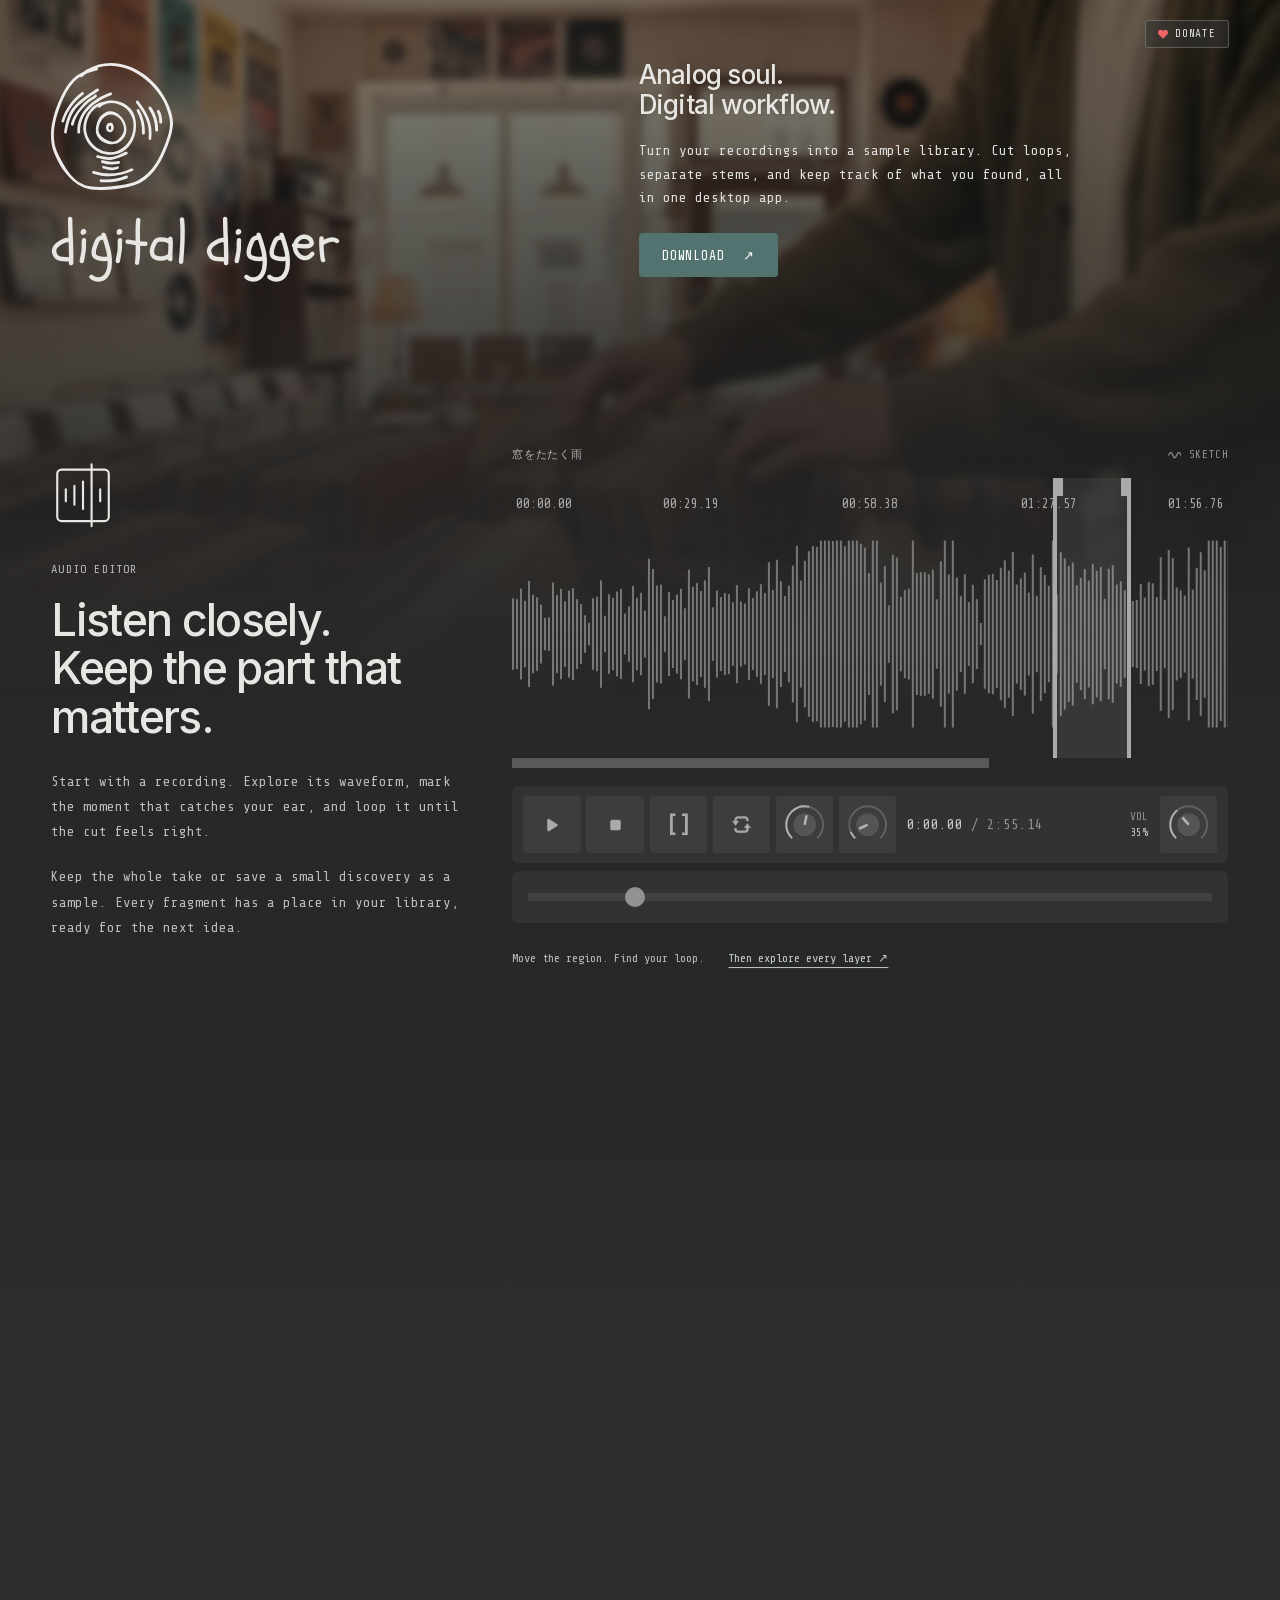
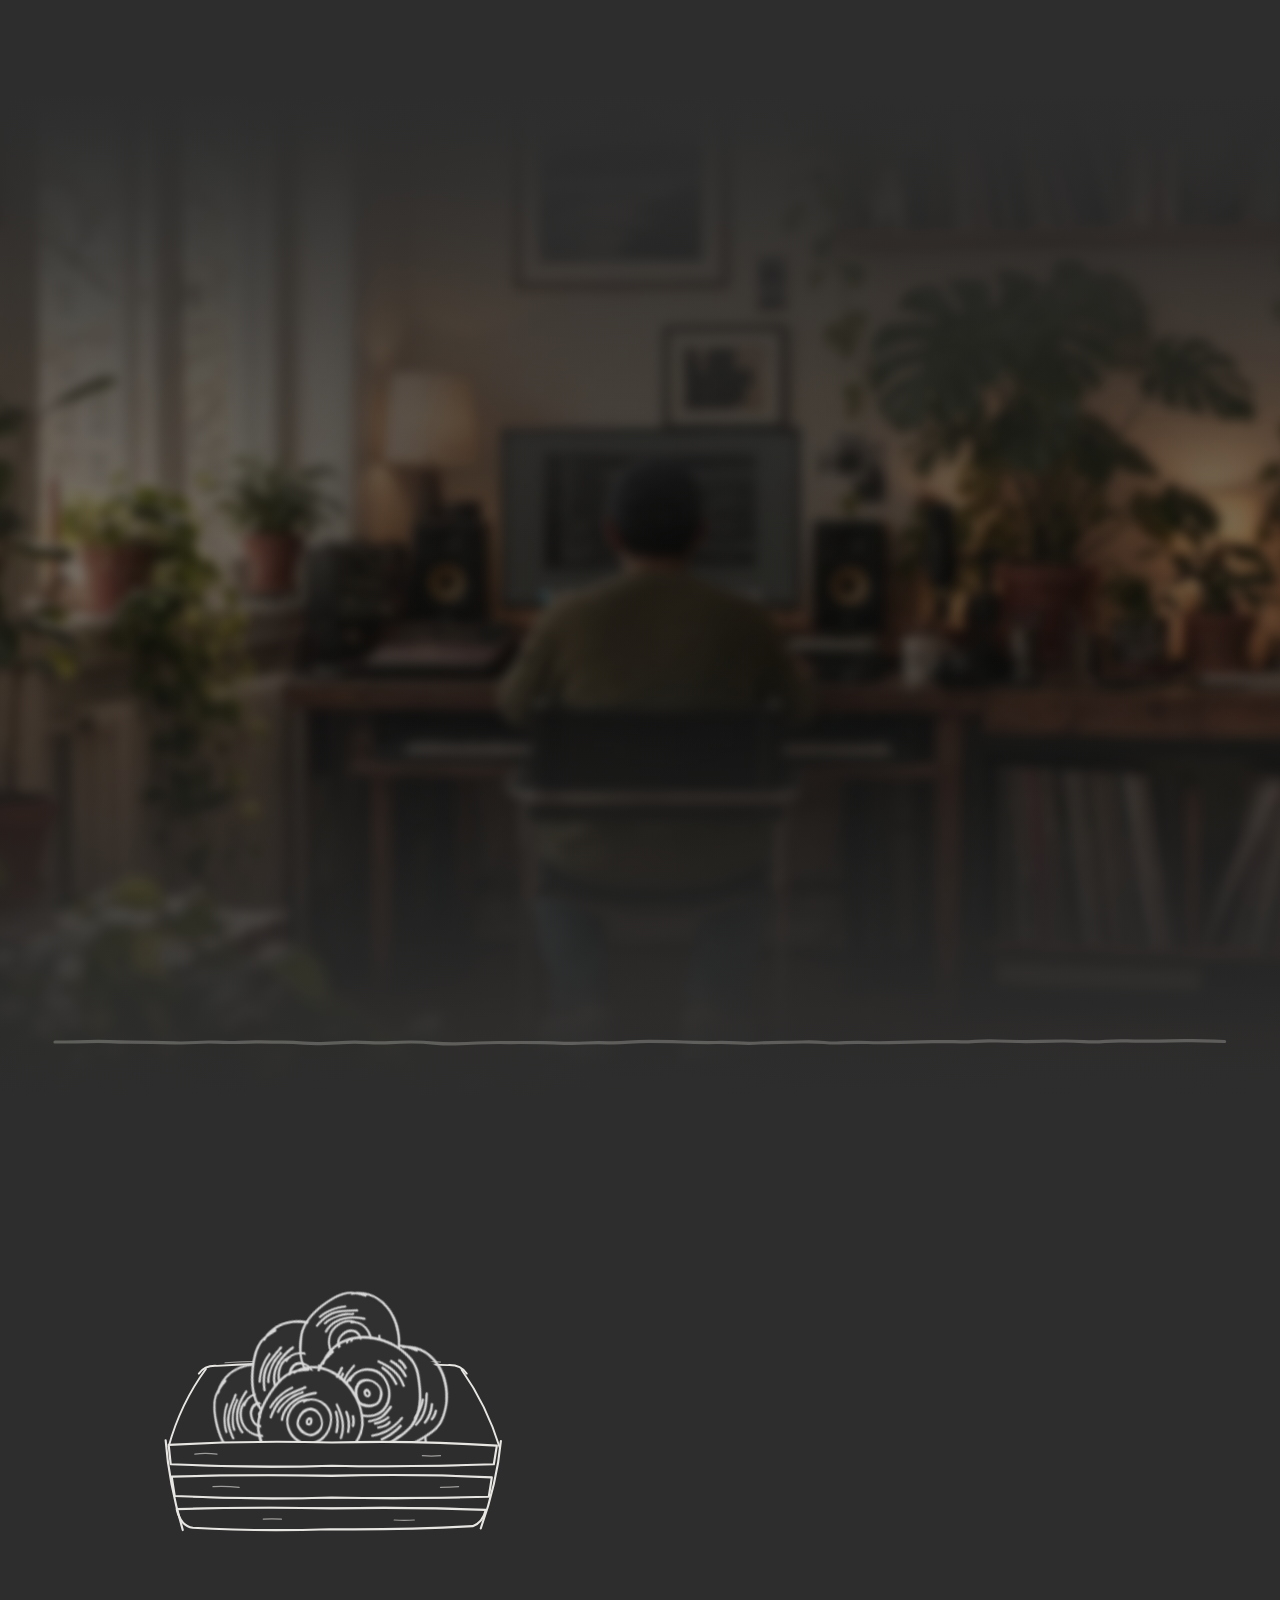
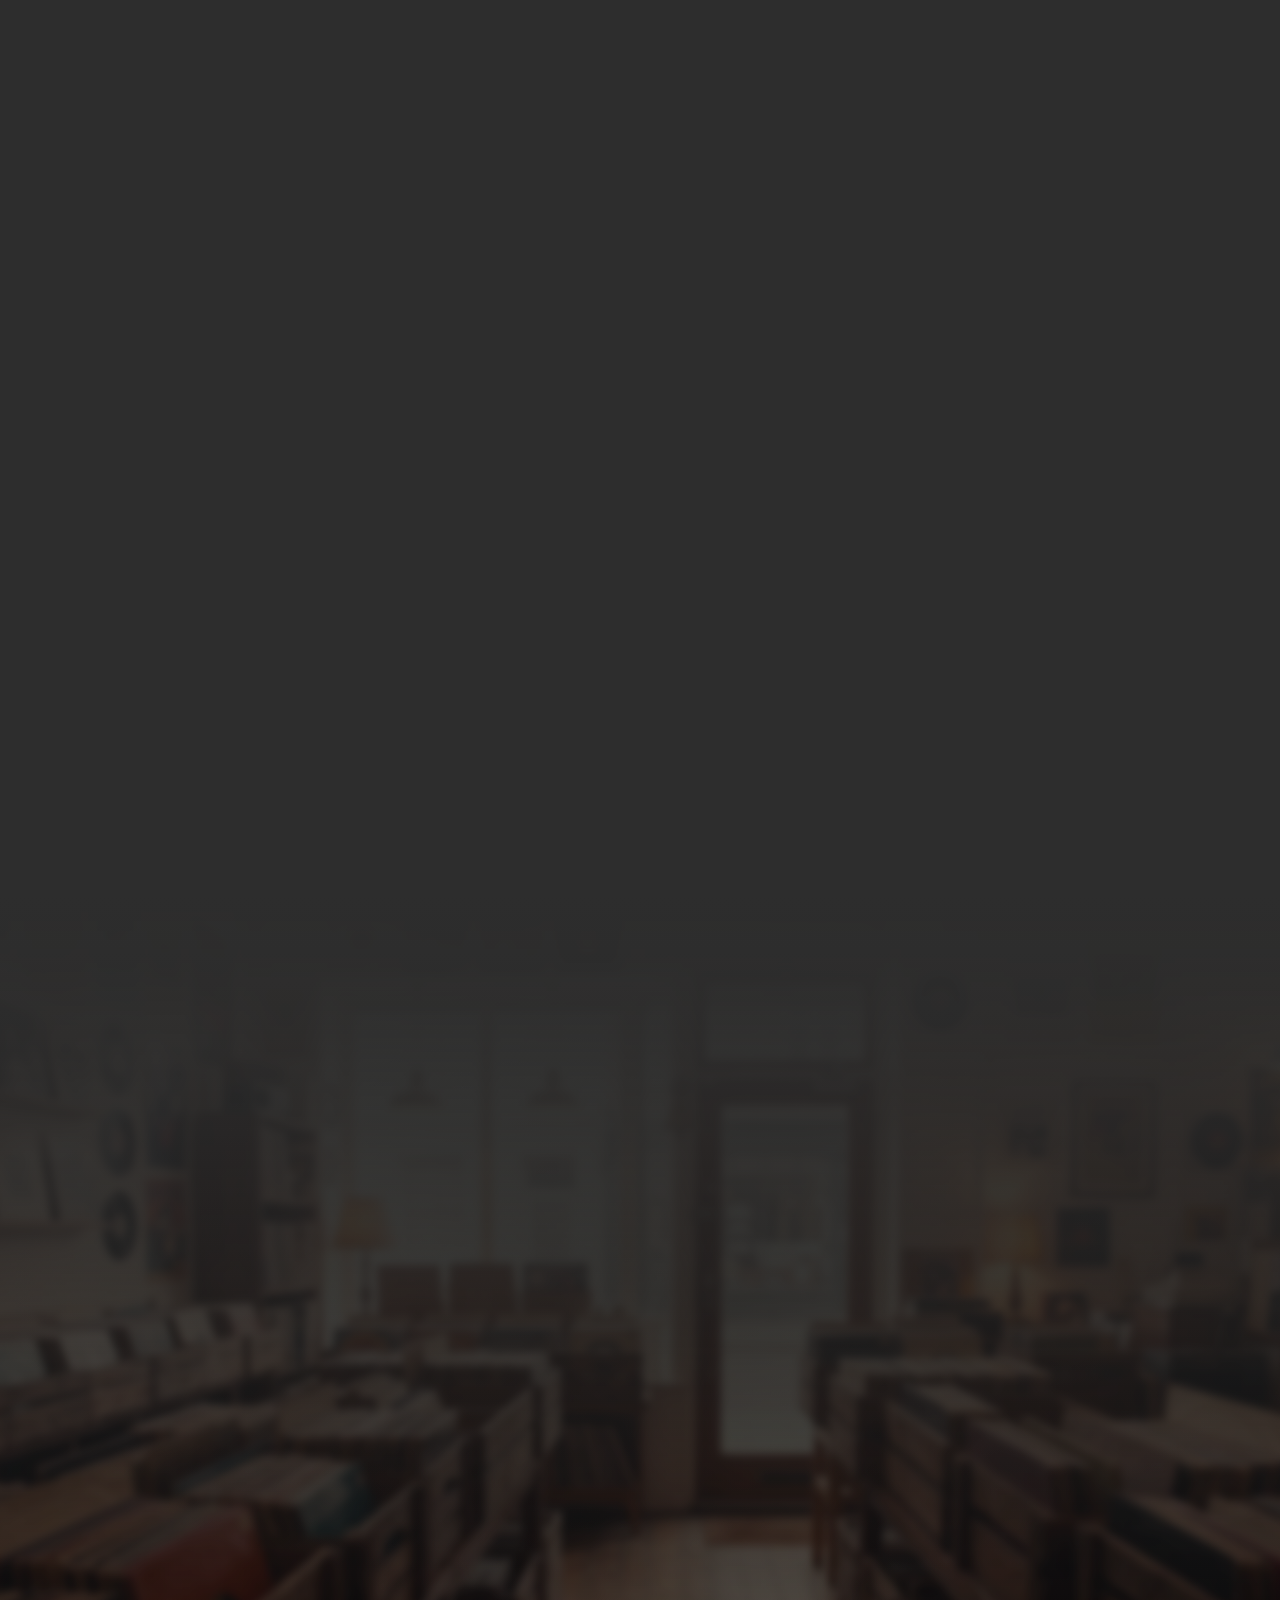
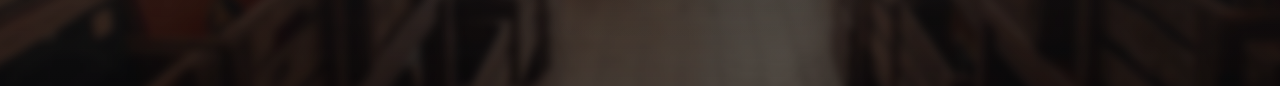
==== commit 2dcca6ed: "Publish donate button and heartbeat animation from 9fdf3db" ====
--- a/index.csr.html
+++ b/index.csr.html
@@ -82,5 +82,5 @@
 <link rel="stylesheet" href="styles-6G3ASE7C.css"></head>
 <body ngcm="">
   <app-digital-digger-site></app-digital-digger-site>
-<link rel="modulepreload" href="chunk-KECDOF5W.js"><link rel="modulepreload" href="chunk-BOI3MPZY.js"><link rel="modulepreload" href="chunk-5FDOM3E2.js"><link rel="modulepreload" href="chunk-7CGTOI24.js"><script src="main-CR6A6B5V.js" type="module"></script></body>
+<link rel="modulepreload" href="chunk-KECDOF5W.js"><link rel="modulepreload" href="chunk-BOI3MPZY.js"><link rel="modulepreload" href="chunk-5FDOM3E2.js"><link rel="modulepreload" href="chunk-7CGTOI24.js"><script src="main-5Z5Y2MGB.js" type="module"></script></body>
 </html>
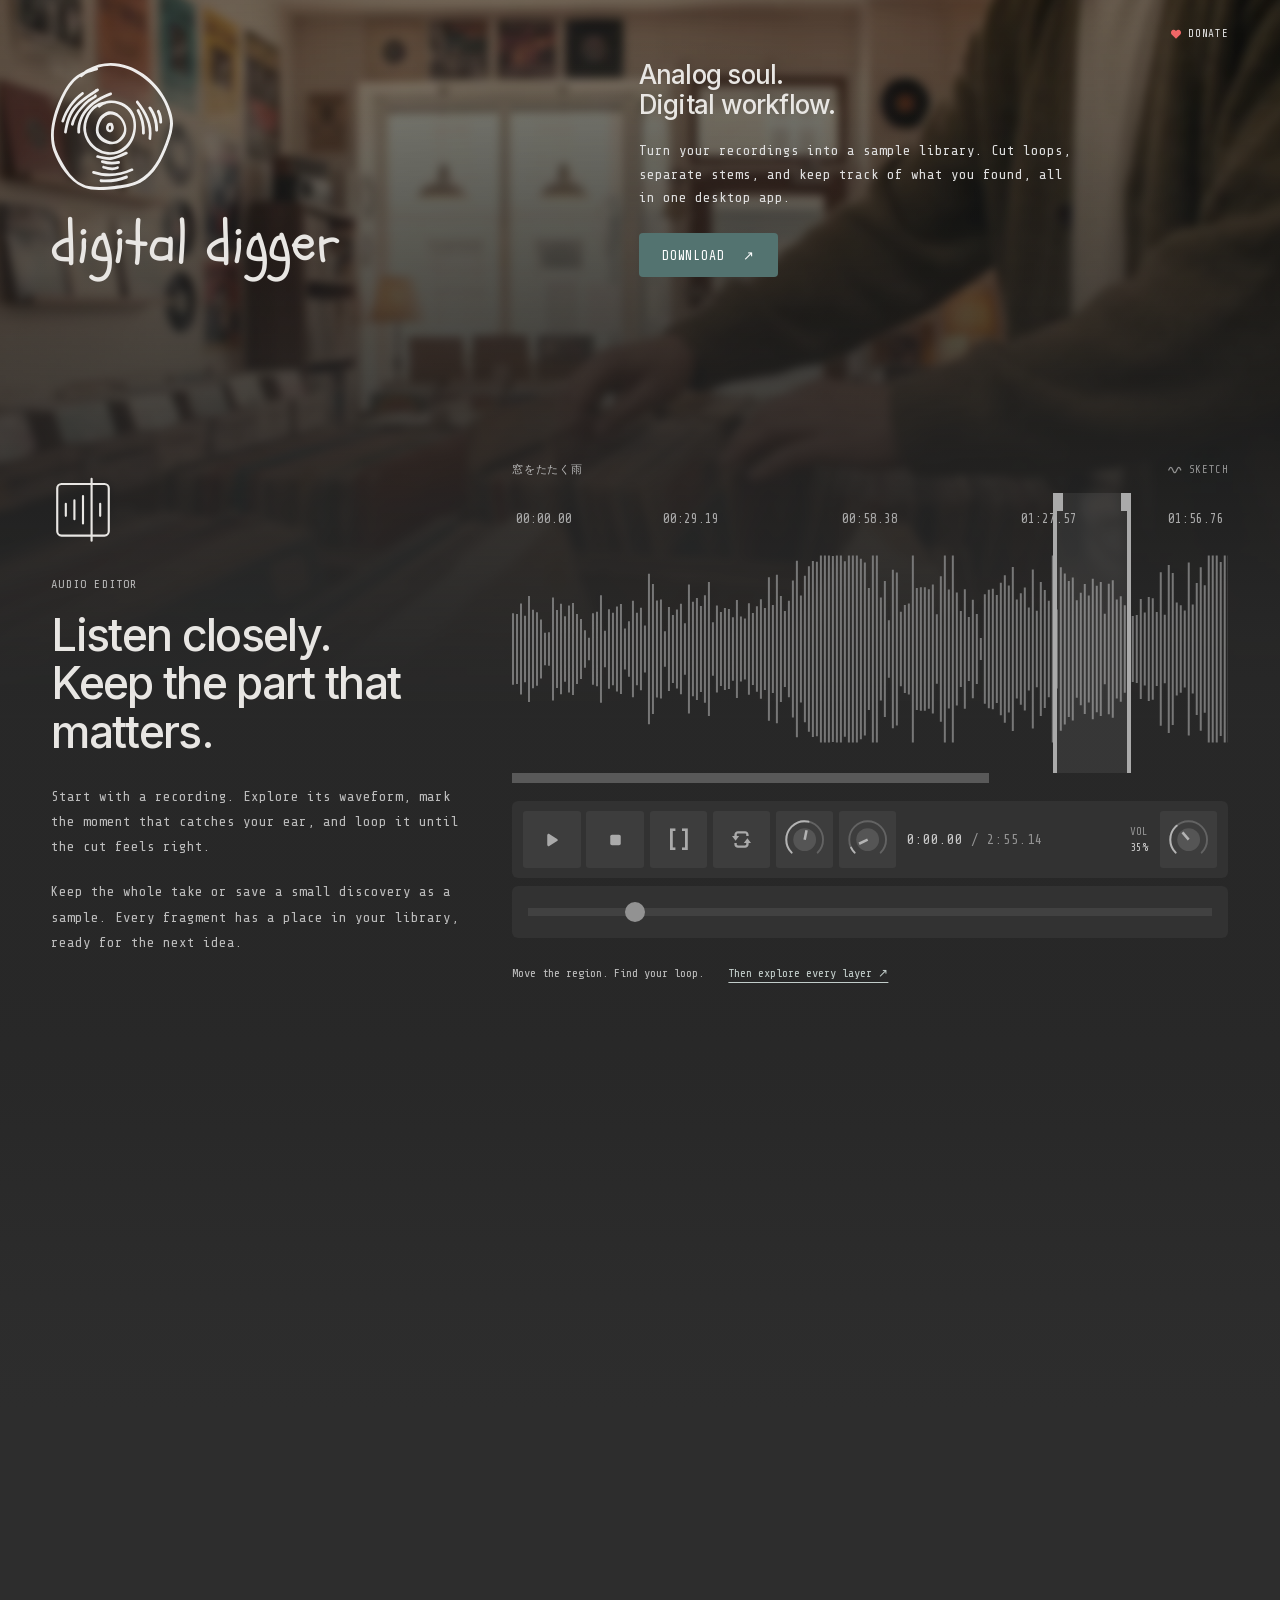
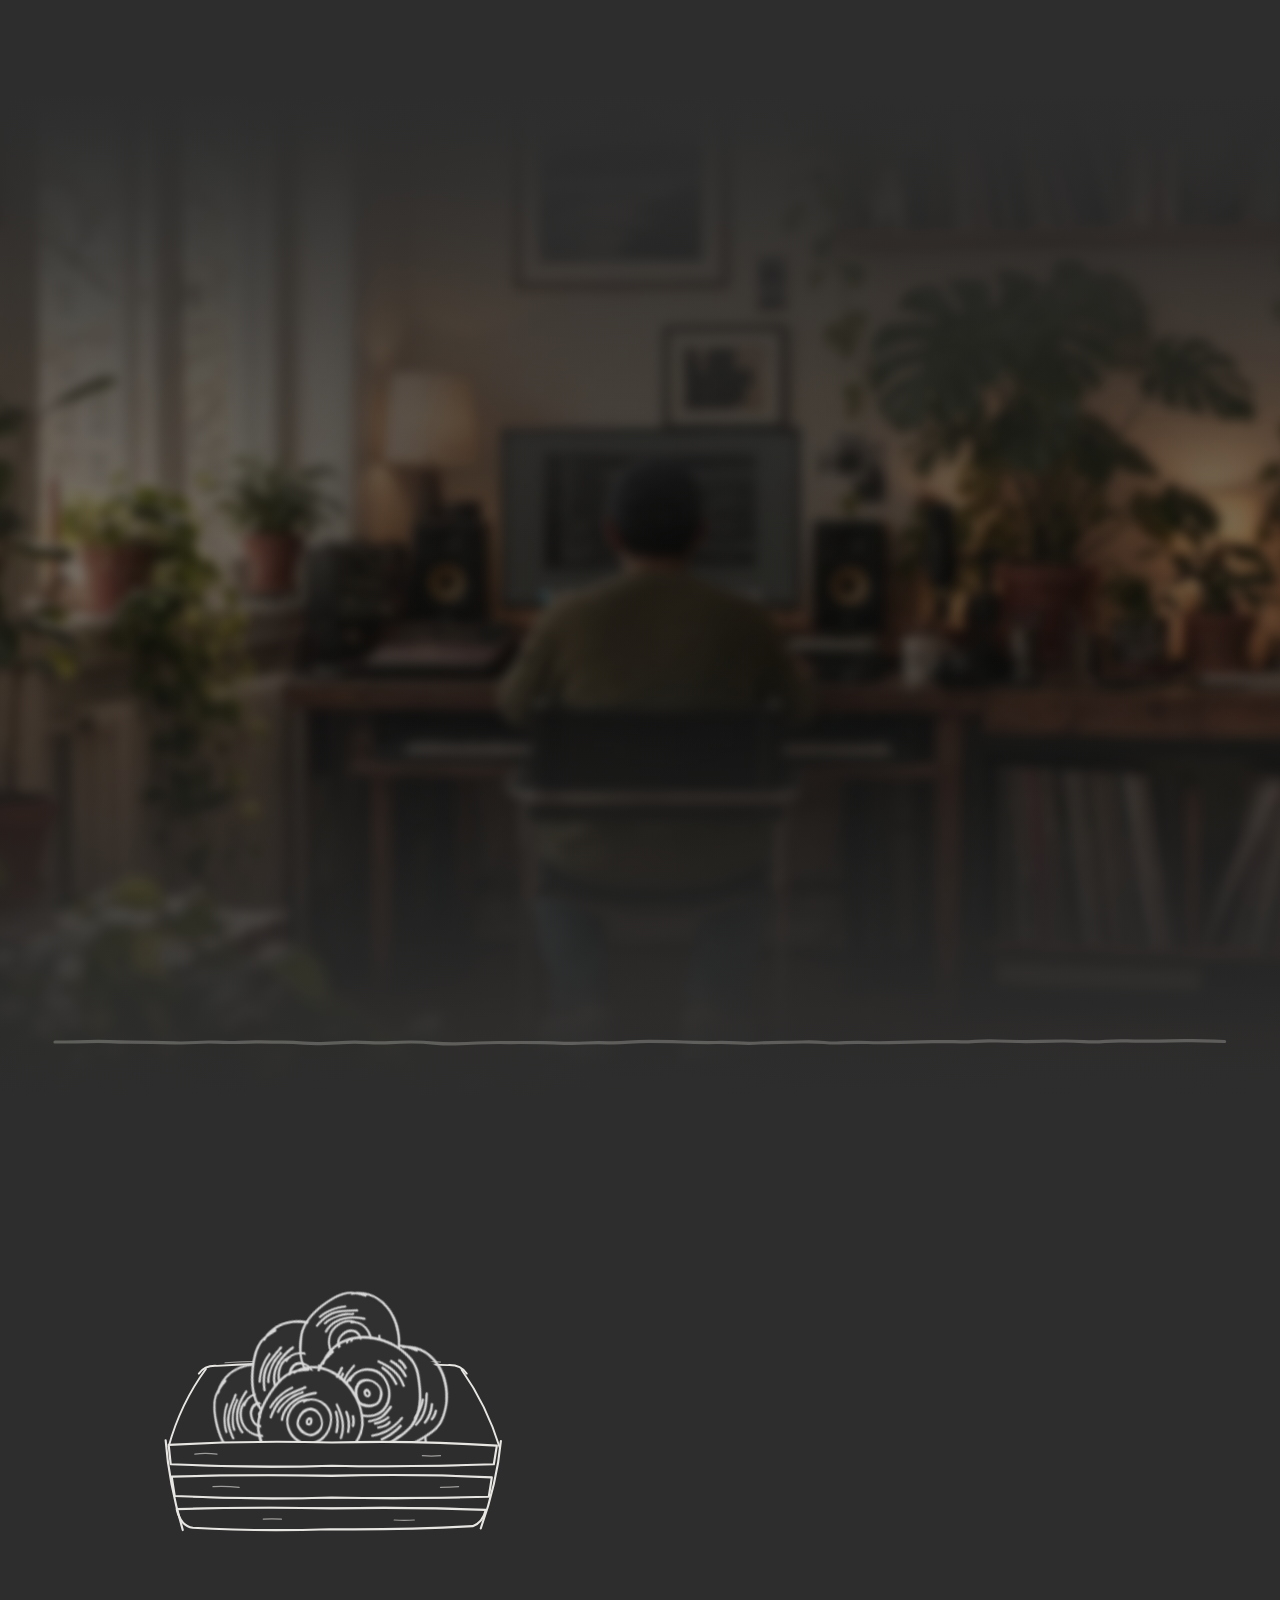
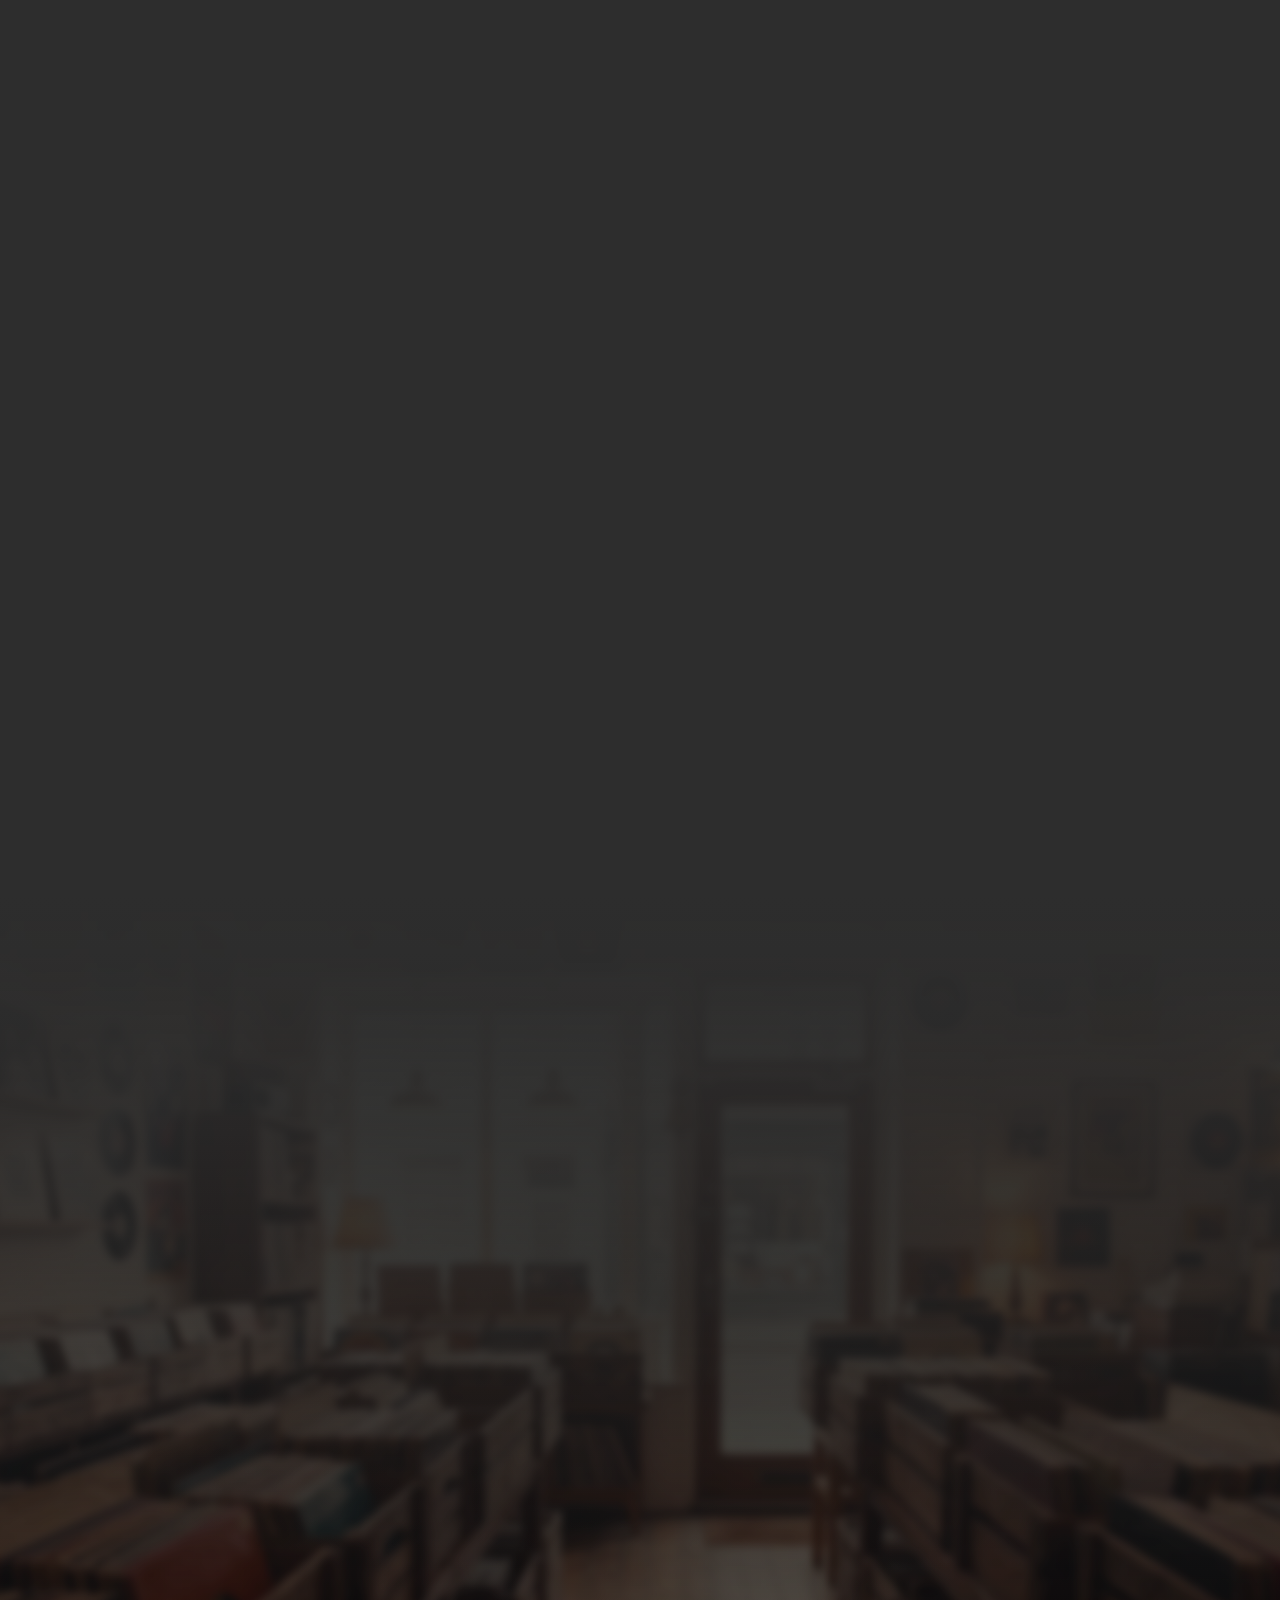
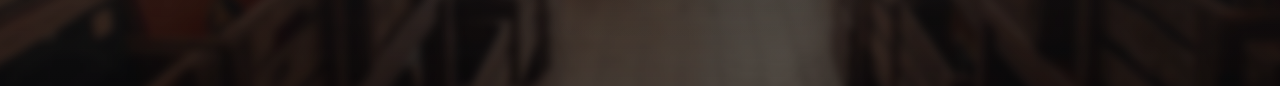
==== commit d5bd6608: "Publish text-only Donate link from 6c20ef6" ====
--- a/index.csr.html
+++ b/index.csr.html
@@ -82,5 +82,5 @@
 <link rel="stylesheet" href="styles-6G3ASE7C.css"></head>
 <body ngcm="">
   <app-digital-digger-site></app-digital-digger-site>
-<link rel="modulepreload" href="chunk-KECDOF5W.js"><link rel="modulepreload" href="chunk-BOI3MPZY.js"><link rel="modulepreload" href="chunk-5FDOM3E2.js"><link rel="modulepreload" href="chunk-7CGTOI24.js"><script src="main-5Z5Y2MGB.js" type="module"></script></body>
+<link rel="modulepreload" href="chunk-KECDOF5W.js"><link rel="modulepreload" href="chunk-BOI3MPZY.js"><link rel="modulepreload" href="chunk-5FDOM3E2.js"><link rel="modulepreload" href="chunk-7CGTOI24.js"><script src="main-X6SHUOYB.js" type="module"></script></body>
 </html>
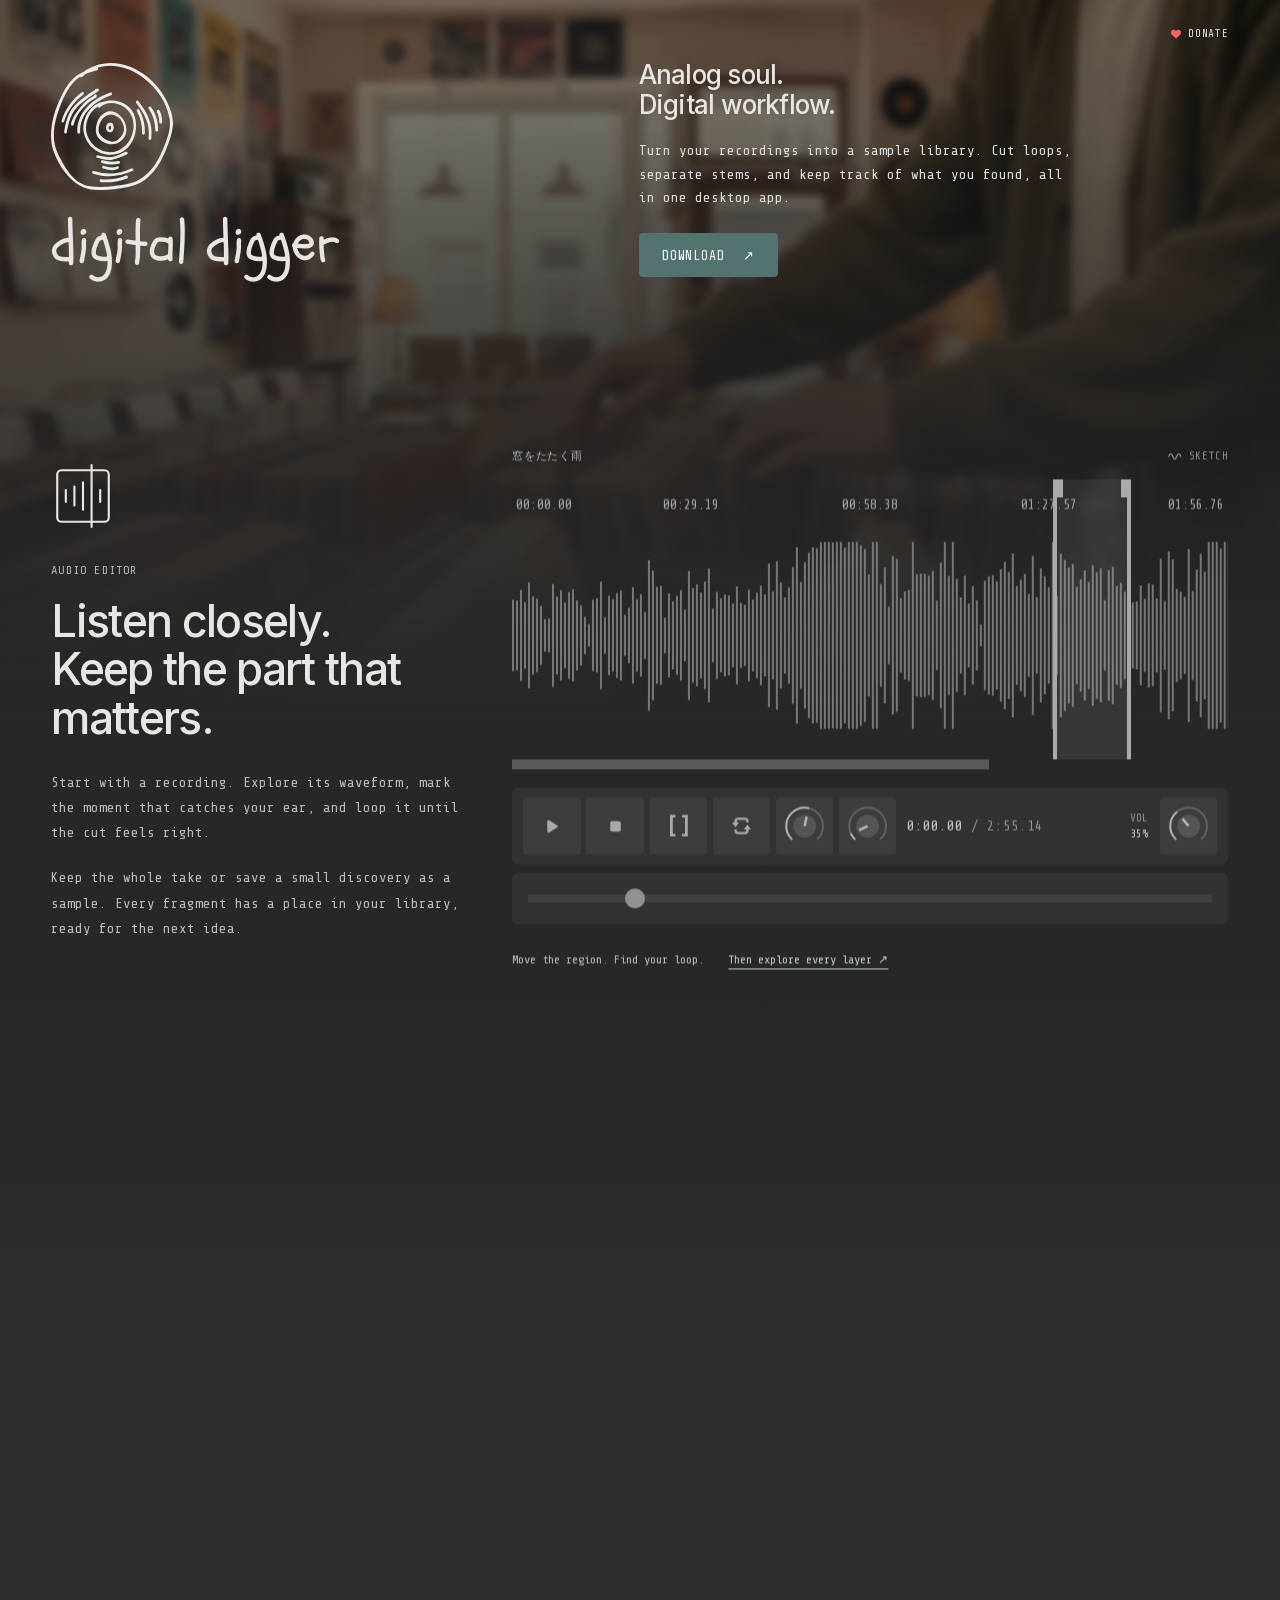
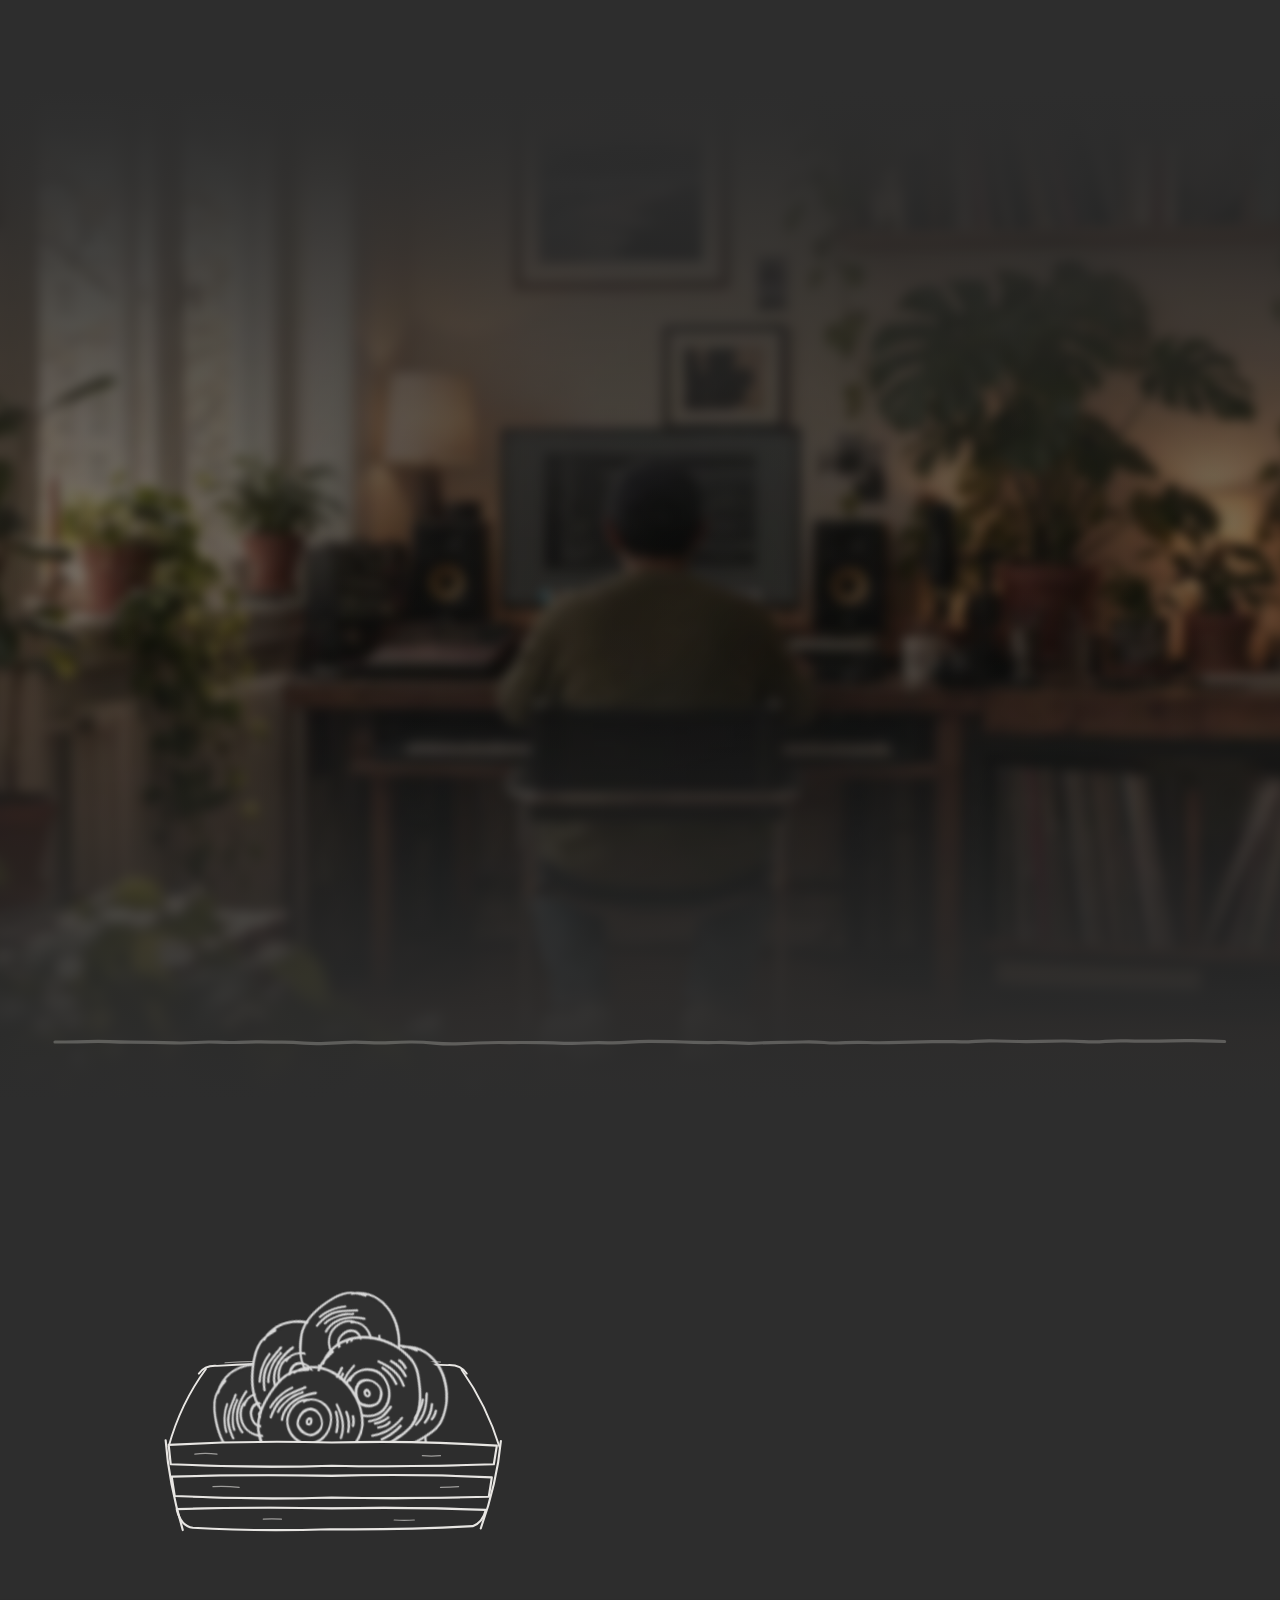
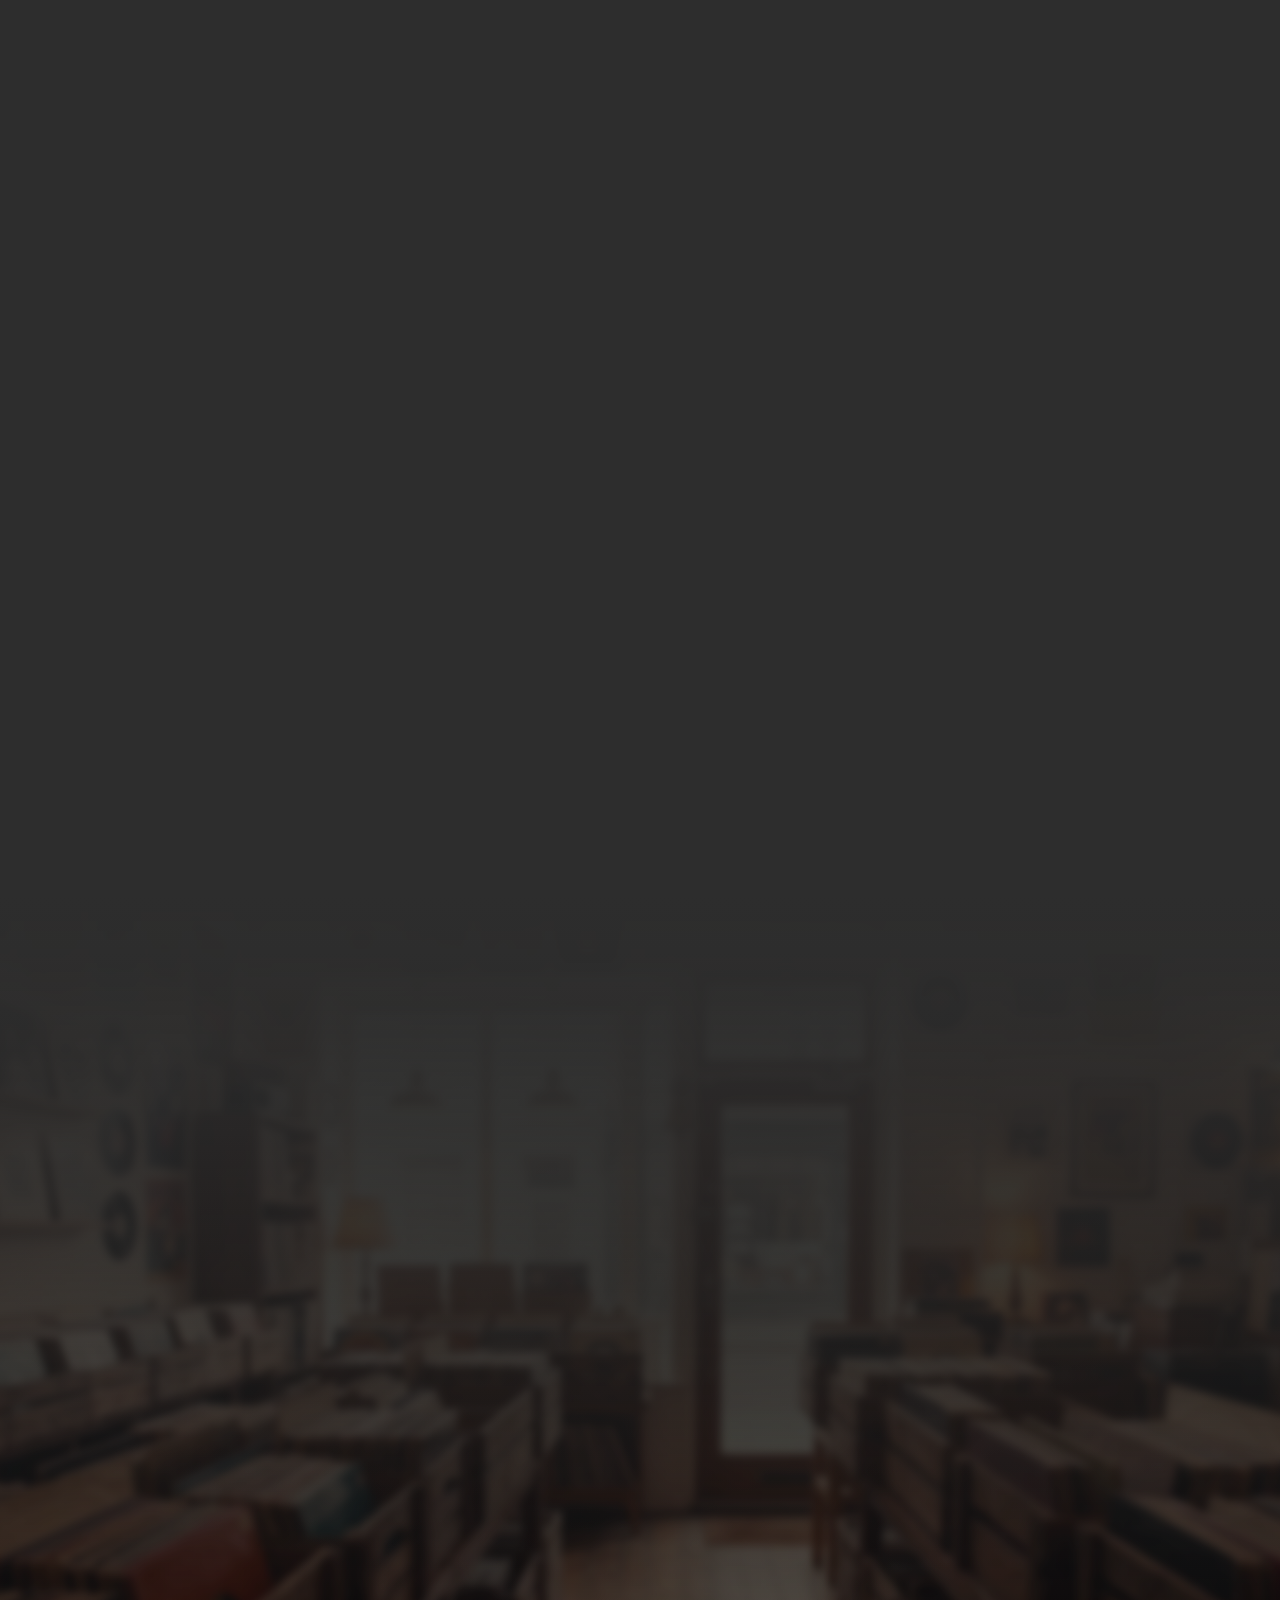
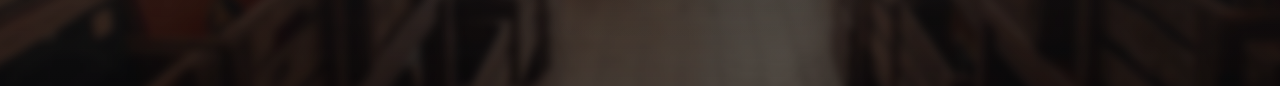
==== commit 77b7f246: "Publish library crackle background from 1027323" ====
--- a/index.csr.html
+++ b/index.csr.html
@@ -82,5 +82,5 @@
 <link rel="stylesheet" href="styles-6G3ASE7C.css"></head>
 <body ngcm="">
   <app-digital-digger-site></app-digital-digger-site>
-<link rel="modulepreload" href="chunk-KECDOF5W.js"><link rel="modulepreload" href="chunk-BOI3MPZY.js"><link rel="modulepreload" href="chunk-5FDOM3E2.js"><link rel="modulepreload" href="chunk-7CGTOI24.js"><script src="main-X6SHUOYB.js" type="module"></script></body>
+<link rel="modulepreload" href="chunk-O32C7AH7.js"><link rel="modulepreload" href="chunk-XNQLZPJ5.js"><link rel="modulepreload" href="chunk-7CGTOI24.js"><script src="main-V5GXMENS.js" type="module"></script></body>
 </html>
